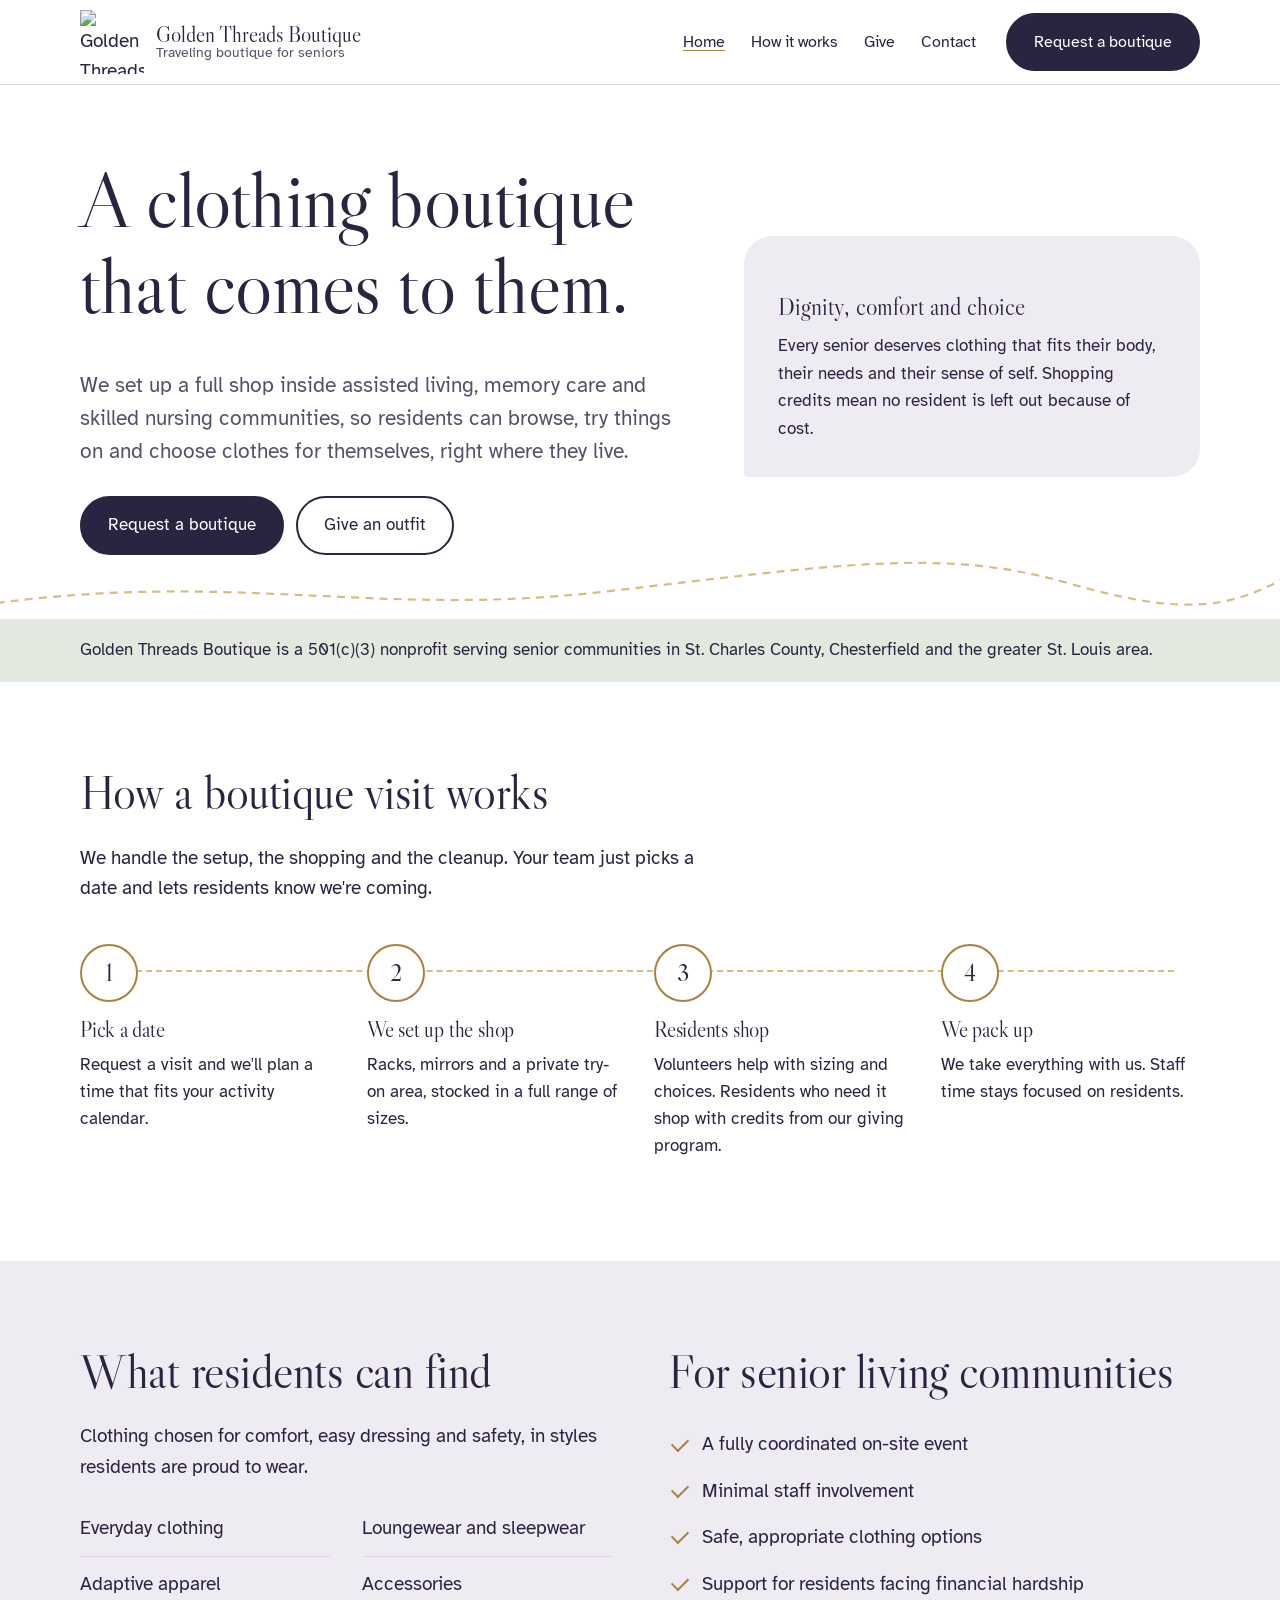
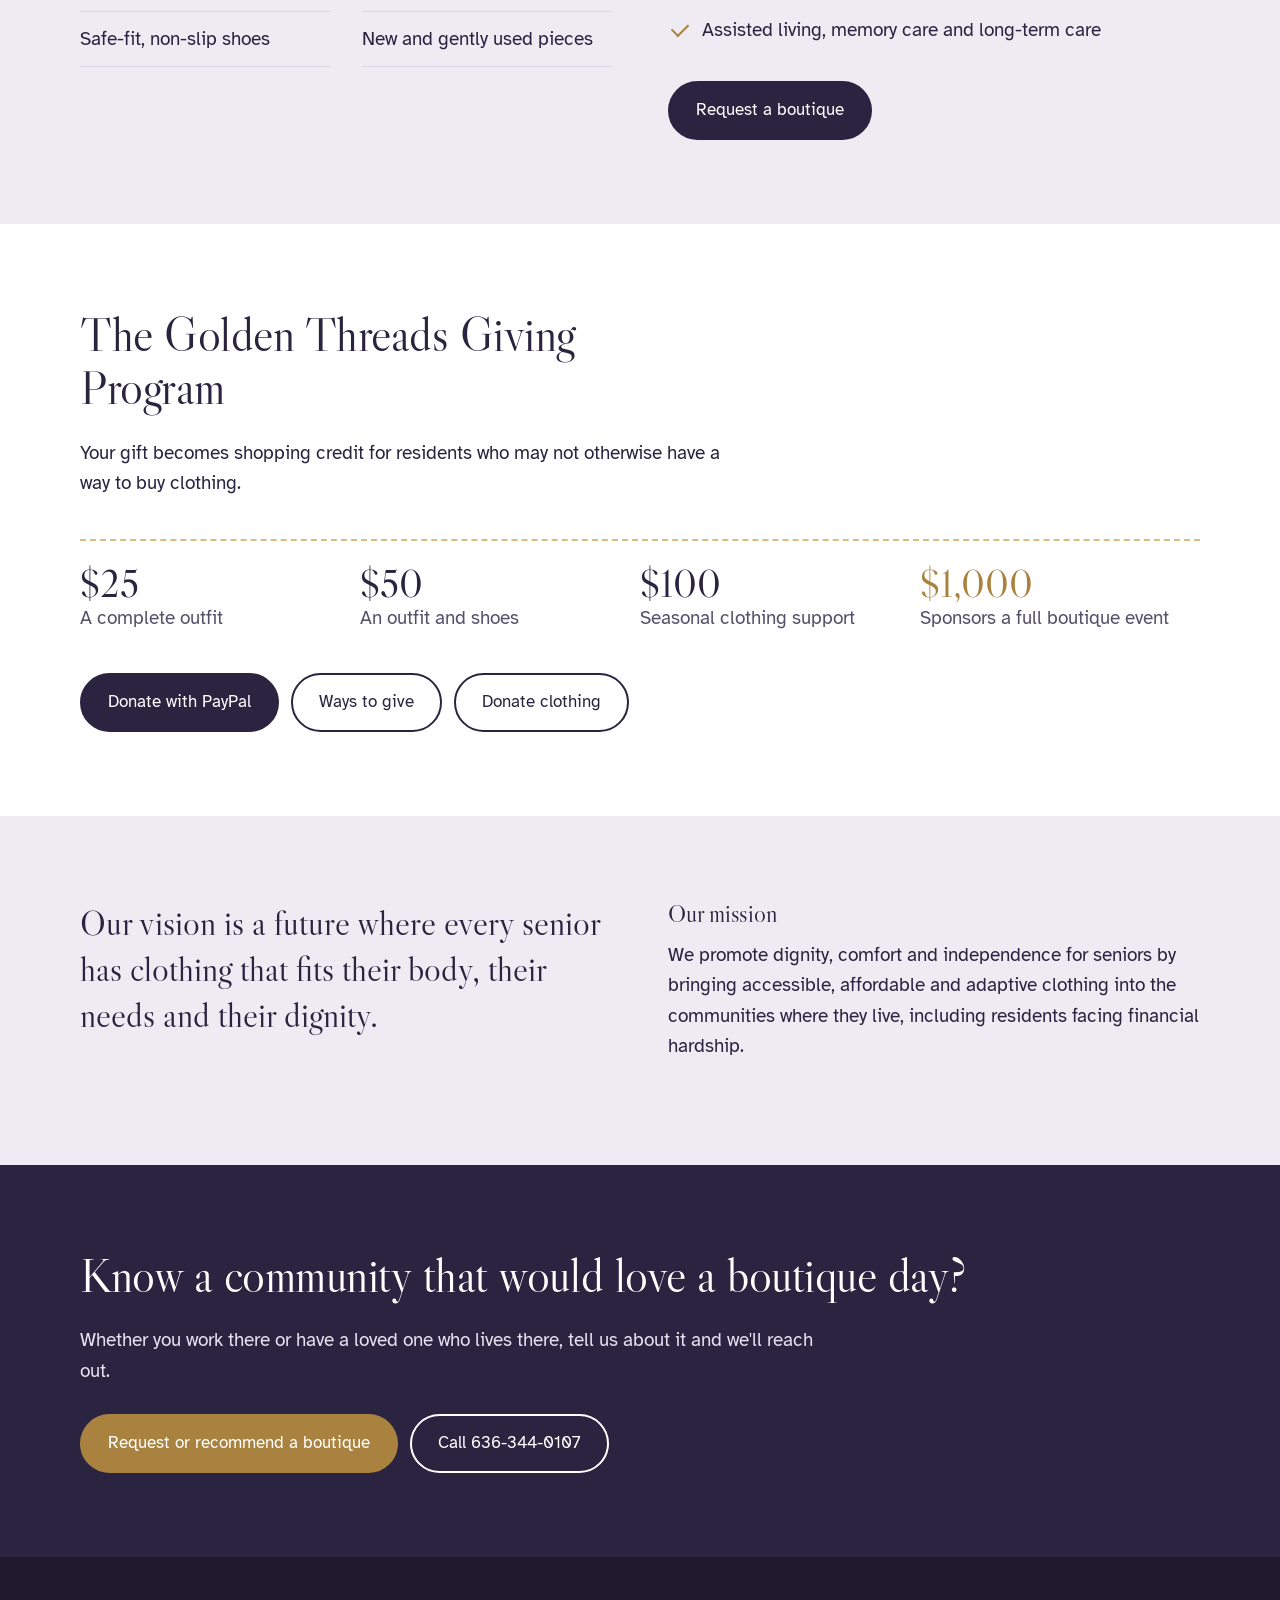
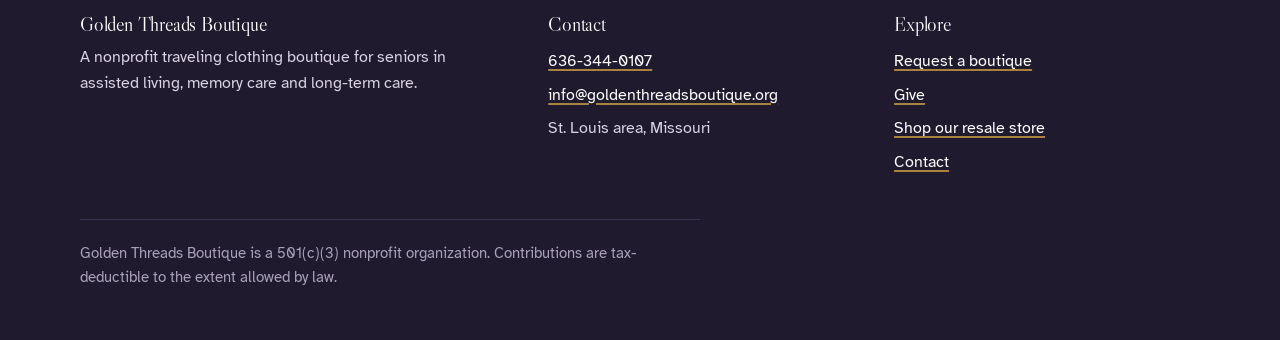
==== index.html @ fcf38d28 "Launch new Golden Threads Boutique website Co-Authored-By: Claude Opus 5.5 <noreply@anthropic.com> C" ====
<!doctype html>
<html lang="en">
<head>
<meta charset="utf-8">
<meta name="viewport" content="width=device-width, initial-scale=1">
<title>Golden Threads Boutique | A traveling clothing boutique for seniors</title>
<meta name="description" content="Golden Threads Boutique is a nonprofit traveling boutique that brings affordable, adaptive clothing into assisted living, memory care and skilled nursing communities in the St. Louis area.">
<meta property="og:title" content="Golden Threads Boutique">
<meta property="og:description" content="A nonprofit traveling clothing boutique that comes to seniors in their own community.">
<meta property="og:image" content="https://cdn.shopify.com/s/files/1/0770/9697/6551/files/golden-threads-logo-transparent.png?v=1792173247">
<link rel="icon" href="https://cdn.shopify.com/s/files/1/0770/9697/6551/files/golden-threads-logo-transparent.png?v=1792173247">
<link rel="preconnect" href="https://fonts.googleapis.com"><link rel="preconnect" href="https://fonts.gstatic.com" crossorigin>
<link href="https://fonts.googleapis.com/css2?family=Atkinson+Hyperlegible:wght@400;700&family=Libre+Caslon+Display&display=swap" rel="stylesheet">
<link rel="stylesheet" href="assets/site.css">
</head>
<body>
<a class="skip" href="#main">Skip to content</a>
<header class="site-header">
  <div class="wrap">
    <a class="brand" href="index.html"><img src="https://cdn.shopify.com/s/files/1/0770/9697/6551/files/golden-threads-logo-transparent.png?v=1792173247" alt="Golden Threads Boutique logo"><span>Golden Threads Boutique<small>Traveling boutique for seniors</small></span></a>
    <button class="menu-toggle" aria-expanded="false" aria-controls="nav">Menu</button>
    <nav class="nav" id="nav" aria-label="Main">
      <a href="index.html" aria-current="page">Home</a>
      <a href="index.html#how-it-works">How it works</a>
      <a href="give.html">Give</a>
      <a href="contact.html">Contact</a>
      <a class="btn" href="request.html">Request a boutique</a>
    </nav>
  </div>
</header>

<main id="main">
  <section class="hero">
    <svg class="thread" viewBox="0 0 1440 600" preserveAspectRatio="none" aria-hidden="true"><path d="M-20 585 C 260 545, 420 600, 680 570 S 1060 520, 1200 560 S 1390 590, 1470 540"/></svg>
    <div class="wrap">
      <div>
        <h1>A clothing boutique that comes to them.</h1>
        <p class="lead">We set up a full shop inside assisted living, memory care and skilled nursing communities, so residents can browse, try things on and choose clothes for themselves, right where they live.</p>
        <div class="actions">
          <a class="btn" href="request.html">Request a boutique</a>
          <a class="btn btn-quiet" href="give.html">Give an outfit</a>
        </div>
      </div>
      <aside class="hero-card">
        <img src="https://cdn.shopify.com/s/files/1/0770/9697/6551/files/golden-threads-logo-transparent.png?v=1792173247" alt="">
        <strong>Dignity, comfort and choice</strong>
        <p>Every senior deserves clothing that fits their body, their needs and their sense of self. Shopping credits mean no resident is left out because of cost.</p>
      </aside>
    </div>
  </section>

  <div class="note"><div class="wrap"><p>Golden Threads Boutique is a 501(c)(3) nonprofit serving senior communities in St. Charles County, Chesterfield and the greater St. Louis area.</p></div></div>

  <section id="how-it-works">
    <div class="wrap">
      <div class="section-head">
        <h2>How a boutique visit works</h2>
        <p>We handle the setup, the shopping and the cleanup. Your team just picks a date and lets residents know we're coming.</p>
      </div>
      <ol class="steps">
        <li><h3>Pick a date</h3><p>Request a visit and we'll plan a time that fits your activity calendar.</p></li>
        <li><h3>We set up the shop</h3><p>Racks, mirrors and a private try-on area, stocked in a full range of sizes.</p></li>
        <li><h3>Residents shop</h3><p>Volunteers help with sizing and choices. Residents who need it shop with credits from our giving program.</p></li>
        <li><h3>We pack up</h3><p>We take everything with us. Staff time stays focused on residents.</p></li>
      </ol>
    </div>
  </section>

  <section class="wash">
    <div class="wrap two">
      <div>
        <h2>What residents can find</h2>
        <p>Clothing chosen for comfort, easy dressing and safety, in styles residents are proud to wear.</p>
        <ul class="offer">
          <li>Everyday clothing</li>
          <li>Adaptive apparel</li>
          <li>Safe-fit, non-slip shoes</li>
          <li>Loungewear and sleepwear</li>
          <li>Accessories</li>
          <li>New and gently used pieces</li>
        </ul>
      </div>
      <div>
        <h2>For senior living communities</h2>
        <ul class="checks">
          <li>A fully coordinated on-site event</li>
          <li>Minimal staff involvement</li>
          <li>Safe, appropriate clothing options</li>
          <li>Support for residents facing financial hardship</li>
          <li>Assisted living, memory care and long-term care</li>
        </ul>
        <div class="actions"><a class="btn" href="request.html">Request a boutique</a></div>
      </div>
    </div>
  </section>

  <section>
    <div class="wrap">
      <div class="section-head">
        <h2>The Golden Threads Giving Program</h2>
        <p>Your gift becomes shopping credit for residents who may not otherwise have a way to buy clothing.</p>
      </div>
      <div class="tiers">
        <div class="tier"><b>$25</b><span>A complete outfit</span></div>
        <div class="tier"><b>$50</b><span>An outfit and shoes</span></div>
        <div class="tier"><b>$100</b><span>Seasonal clothing support</span></div>
        <div class="tier big"><b>$1,000</b><span>Sponsors a full boutique event</span></div>
      </div>
      <div class="actions"><a class="btn" href="https://www.paypal.com/qrcodes/managed/34150b9b-a78c-41fd-8ce4-fd4af0647781?utm_source=payandgetpaid" target="_blank" rel="noopener">Donate with PayPal</a><a class="btn btn-quiet" href="give.html">Ways to give</a><a class="btn btn-quiet" href="give.html#clothing">Donate clothing</a></div>
    </div>
  </section>

  <section class="wash">
    <div class="wrap two">
      <p class="quote">Our vision is a future where every senior has clothing that fits their body, their needs and their dignity.</p>
      <div>
        <h3>Our mission</h3>
        <p>We promote dignity, comfort and independence for seniors by bringing accessible, affordable and adaptive clothing into the communities where they live, including residents facing financial hardship.</p>
      </div>
    </div>
  </section>

  <section class="band">
    <div class="wrap">
      <h2>Know a community that would love a boutique day?</h2>
      <p>Whether you work there or have a loved one who lives there, tell us about it and we'll reach out.</p>
      <div class="actions"><a class="btn" href="request.html">Request or recommend a boutique</a><a class="btn btn-quiet" href="tel:+16363440107">Call 636-344-0107</a></div>
    </div>
  </section>
</main>

<footer class="site-footer">
  <div class="wrap">
    <div>
      <h3>Golden Threads Boutique</h3>
      <p>A nonprofit traveling clothing boutique for seniors in assisted living, memory care and long-term care.</p>
    </div>
    <div>
      <h3>Contact</h3>
      <ul>
        <li><a href="tel:+16363440107">636-344-0107</a></li>
        <li><a href="mailto:info@goldenthreadsboutique.org">info@goldenthreadsboutique.org</a></li>
        <li>St. Louis area, Missouri</li>
      </ul>
    </div>
    <div>
      <h3>Explore</h3>
      <ul>
        <li><a href="request.html">Request a boutique</a></li>
        <li><a href="give.html">Give</a></li>
        <li><a href="https://goldenthreads.us">Shop our resale store</a></li>
        <li><a href="contact.html">Contact</a></li>
      </ul>
    </div>
    <p class="legal">Golden Threads Boutique is a 501(c)(3) nonprofit organization. Contributions are tax-deductible to the extent allowed by law.</p>
  </div>
</footer>
<script src="assets/site.js"></script>
</body>
</html>
---- assets/site.css ----
/* Golden Threads Boutique — site styles */
:root{
  --ink:#2B2440;        /* deep plum ink */
  --ink-soft:#57506B;
  --gold:#A9823F;       /* brand gold, darkened for text contrast */
  --gold-light:#D9BC82;
  --heather:#EFEBF3;    /* soft lilac section wash */
  --sage:#E3E9DF;
  --paper:#FFFFFF;
  --line:#DCD5E3;
  --focus:#3D5AFE;
  --serif:"Libre Caslon Display", Georgia, serif;
  --sans:"Atkinson Hyperlegible", system-ui, sans-serif;
  --wrap:1120px;
}
*{box-sizing:border-box}
html{scroll-behavior:smooth}
@media (prefers-reduced-motion:reduce){html{scroll-behavior:auto}*{animation:none!important;transition:none!important}}
body{margin:0;background:var(--paper);color:var(--ink);font-family:var(--sans);font-size:1.1875rem;line-height:1.6;-webkit-font-smoothing:antialiased}
img{max-width:100%;display:block}
a{color:var(--ink);text-decoration-color:var(--gold);text-underline-offset:.2em;text-decoration-thickness:2px}
a:hover{color:var(--gold)}
:focus-visible{outline:3px solid var(--focus);outline-offset:3px;border-radius:2px}
.wrap{width:min(var(--wrap),100% - 32px);margin-inline:auto}
.skip{position:absolute;left:-999px;top:8px;background:var(--ink);color:#fff;padding:8px 14px;z-index:99}
.skip:focus{left:8px}

h1,h2,h3{font-family:var(--serif);font-weight:400;line-height:1.1;margin:0 0 .5em;letter-spacing:-.01em}
h1{font-size:clamp(2.6rem,6.2vw,4.9rem)}
h2{font-size:clamp(2rem,3.8vw,3rem)}
h3{font-size:1.55rem}
p{margin:0 0 1em;max-width:62ch}
.lead{font-size:1.3rem;color:var(--ink-soft);max-width:54ch}

/* Header */
.site-header{border-bottom:1px solid var(--line);background:var(--paper);position:sticky;top:0;z-index:20}
.site-header .wrap{display:flex;align-items:center;justify-content:space-between;gap:20px;min-height:84px}
.brand{display:flex;align-items:center;gap:12px;text-decoration:none;color:var(--ink)}
.brand img{width:64px;height:64px;object-fit:contain}
.brand span{font-family:var(--serif);font-size:1.35rem;line-height:1.1}
.brand small{display:block;font-family:var(--sans);font-size:.85rem;color:var(--ink-soft)}
.nav{display:flex;gap:26px;align-items:center}
.nav a{text-decoration:none;font-size:1.02rem}
.nav a[aria-current=page]{text-decoration:underline;text-decoration-color:var(--gold)}
.nav .btn{margin-left:4px}
.menu-toggle{display:none;background:none;border:1px solid var(--line);border-radius:6px;padding:8px 12px;font:inherit;color:var(--ink)}
@media (max-width:860px){
  .menu-toggle{display:block}
  .nav{display:none;position:absolute;left:0;right:0;top:84px;background:var(--paper);flex-direction:column;align-items:flex-start;gap:0;padding:8px 16px 18px;border-bottom:1px solid var(--line)}
  .nav.open{display:flex}
  .nav a{padding:12px 0;width:100%}
  .nav .btn{margin:8px 0 0;width:auto}
  .brand span{font-size:1.15rem}
}

/* Buttons */
.btn{display:inline-block;background:var(--ink);color:#fff;text-decoration:none;padding:14px 26px;border-radius:999px;font-size:1.05rem;border:2px solid var(--ink);cursor:pointer;font-family:var(--sans)}
.btn:hover{background:var(--gold);border-color:var(--gold);color:#fff}
.btn-quiet{background:transparent;color:var(--ink)}
.btn-quiet:hover{background:var(--ink);border-color:var(--ink);color:#fff}
.actions{display:flex;flex-wrap:wrap;gap:12px;margin-top:28px}

/* Hero with the gold thread */
.hero{padding:72px 0 64px;position:relative;overflow:hidden}
.hero .wrap{display:grid;grid-template-columns:1.15fr .85fr;gap:48px;align-items:center}
.hero h1{max-width:13ch}
.thread{position:absolute;inset:0;pointer-events:none;z-index:0}
.thread path{fill:none;stroke:var(--gold-light);stroke-width:2.5;stroke-dasharray:9 7}
.hero .wrap>*{position:relative;z-index:1}
.hero-card{background:var(--heather);border-radius:28px 28px 28px 4px;padding:34px}
.hero-card img{width:150px;margin:0 0 18px}
.hero-card p{font-size:1.08rem;margin:0}
.hero-card strong{font-family:var(--serif);font-weight:400;font-size:1.5rem;display:block;margin-bottom:6px}
@media (max-width:860px){.hero{padding:44px 0}.hero .wrap{grid-template-columns:1fr;gap:32px}}

.note{background:var(--sage);padding:18px 0;font-size:1.05rem}
.note p{margin:0;max-width:none}

/* Sections */
section{padding:84px 0}
section.wash{background:var(--heather)}
.section-head{max-width:640px;margin-bottom:40px}

/* Steps: a real sequence, joined by the thread */
.steps{list-style:none;margin:0;padding:0;display:grid;grid-template-columns:repeat(4,1fr);gap:28px;counter-reset:step;position:relative}
.steps::before{content:"";position:absolute;top:26px;left:26px;right:26px;border-top:2.5px dashed var(--gold-light)}
.steps li{position:relative;counter-increment:step}
.steps li::before{content:counter(step);display:grid;place-items:center;width:54px;height:54px;border-radius:50%;background:var(--paper);border:2.5px solid var(--gold);font-family:var(--serif);font-size:1.5rem;margin-bottom:16px;position:relative}
.steps h3{font-size:1.35rem}
.steps p{font-size:1.05rem}
@media (max-width:860px){.steps{grid-template-columns:1fr}.steps::before{top:26px;bottom:26px;left:26px;right:auto;border-top:0;border-left:2.5px dashed var(--gold-light)}.steps li{padding-left:74px}.steps li::before{position:absolute;left:0;top:0}}

.two{display:grid;grid-template-columns:1fr 1fr;gap:56px;align-items:start}
@media (max-width:860px){.two{grid-template-columns:1fr;gap:32px}}

.offer{list-style:none;padding:0;margin:0;columns:2;column-gap:32px}
.offer li{padding:12px 0;border-bottom:1px solid var(--line);break-inside:avoid}
@media (max-width:560px){.offer{columns:1}}

.checks{list-style:none;padding:0;margin:0 0 8px}
.checks li{padding:8px 0 8px 34px;position:relative}
.checks li::before{content:"";position:absolute;left:4px;top:.85em;width:14px;height:8px;border-left:2.5px solid var(--gold);border-bottom:2.5px solid var(--gold);transform:rotate(-45deg)}

/* Giving tiers */
.tiers{display:grid;grid-template-columns:repeat(4,1fr);gap:0;border-top:2.5px dashed var(--gold-light);margin:8px 0 32px}
.tier{padding:24px 20px 8px 0}
.tier b{font-family:var(--serif);font-weight:400;font-size:2.4rem;display:block;line-height:1}
.tier span{color:var(--ink-soft)}
.tier.big b{color:var(--gold)}
@media (max-width:860px){.tiers{grid-template-columns:1fr 1fr}}

.quote{font-family:var(--serif);font-size:clamp(1.6rem,3vw,2.2rem);line-height:1.3;max-width:28ch}

/* CTA band */
.band{background:var(--ink);color:#fff}
.band h2{color:#fff}
.band p{color:#E6E1EE}
.band a{color:#fff}
.band .btn{background:var(--gold);border-color:var(--gold)}
.band .btn:hover{background:#fff;color:var(--ink);border-color:#fff}
.band .btn-quiet{background:transparent;border-color:#fff}

/* Forms */
.form{display:grid;gap:22px;max-width:720px}
fieldset{border:0;padding:0;margin:0;display:grid;gap:22px}
legend{font-family:var(--serif);font-size:1.6rem;margin-bottom:6px;padding:0}
label{display:block;font-weight:700;margin-bottom:6px;font-size:1.05rem}
.hint{font-weight:400;color:var(--ink-soft);font-size:.98rem}
input[type=text],input[type=email],input[type=tel],input[type=number],select,textarea{width:100%;font:inherit;font-size:1.05rem;padding:13px 14px;border:1.5px solid #B9B0C6;border-radius:10px;background:#fff;color:var(--ink)}
textarea{min-height:130px;resize:vertical}
input:focus,select:focus,textarea:focus{border-color:var(--ink);outline:3px solid rgba(61,90,254,.25);outline-offset:0}
.row{display:grid;grid-template-columns:1fr 1fr;gap:18px}
@media (max-width:600px){.row{grid-template-columns:1fr}}
.choice{display:grid;grid-template-columns:1fr 1fr;gap:14px}
@media (max-width:600px){.choice{grid-template-columns:1fr}}
.choice label{border:2px solid var(--line);border-radius:16px;padding:18px 18px 18px 52px;position:relative;cursor:pointer;font-weight:400;margin:0;background:#fff}
.choice label b{display:block;font-family:var(--serif);font-weight:400;font-size:1.3rem;margin-bottom:2px}
.choice input{position:absolute;left:18px;top:22px;width:20px;height:20px;accent-color:var(--ink)}
.choice label:has(input:checked){border-color:var(--ink);background:var(--heather)}
.radios{display:flex;flex-wrap:wrap;gap:10px 22px}
.radios label{font-weight:400;display:flex;gap:8px;align-items:center;margin:0}
.radios input{width:18px;height:18px;accent-color:var(--ink)}
.path[hidden]{display:none}
.req{color:var(--gold)}

/* Footer */
.site-footer{background:#1F1A2E;color:#D8D2E2;padding:56px 0 36px;font-size:1rem}
.site-footer a{color:#fff}
.site-footer .wrap{display:grid;grid-template-columns:1.4fr 1fr 1fr;gap:40px}
.site-footer h3{color:#fff;font-size:1.25rem}
.site-footer ul{list-style:none;padding:0;margin:0}
.site-footer li{padding:4px 0}
.legal{grid-column:1/-1;border-top:1px solid #3A3350;padding-top:22px;font-size:.92rem;color:#A9A1B8}
@media (max-width:860px){.site-footer .wrap{grid-template-columns:1fr}}

.page-head{padding:64px 0 24px}
.page-head p{font-size:1.25rem;color:var(--ink-soft)}
.thanks{background:var(--sage);border-radius:16px;padding:28px}
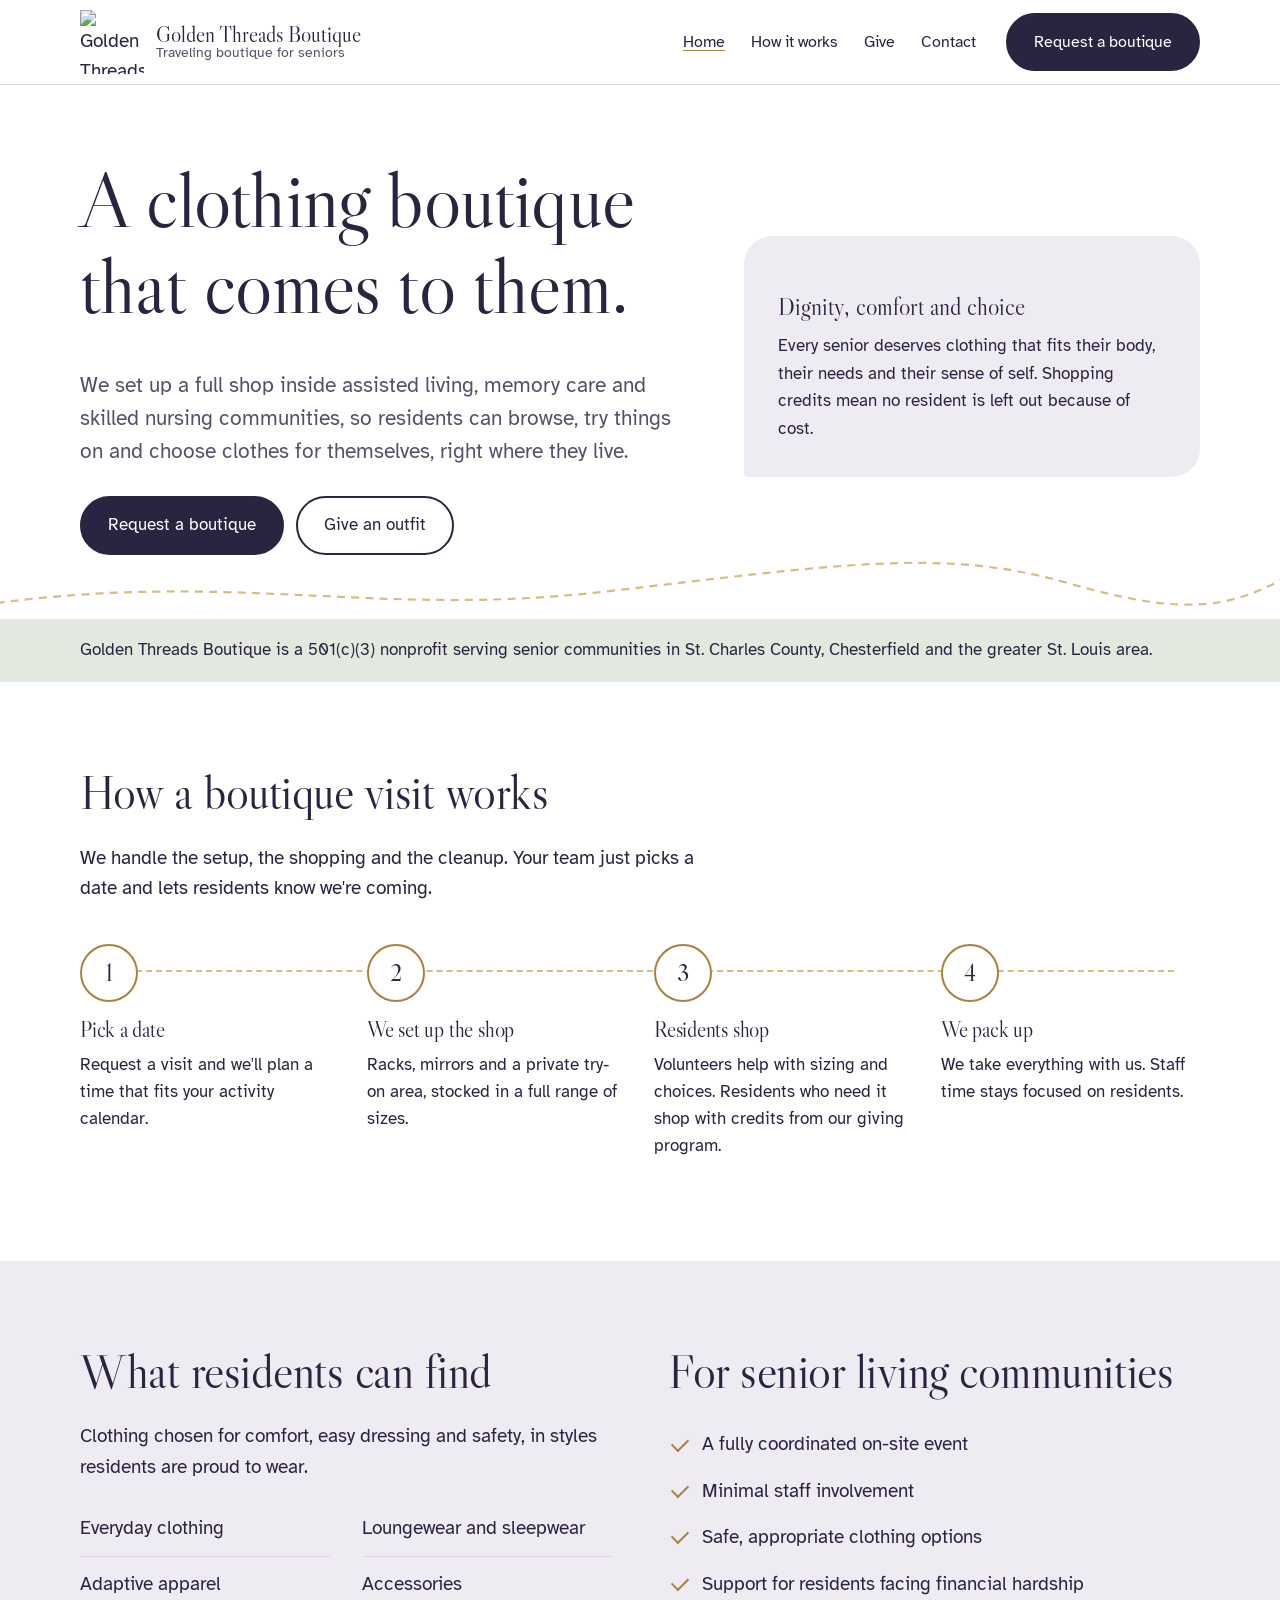
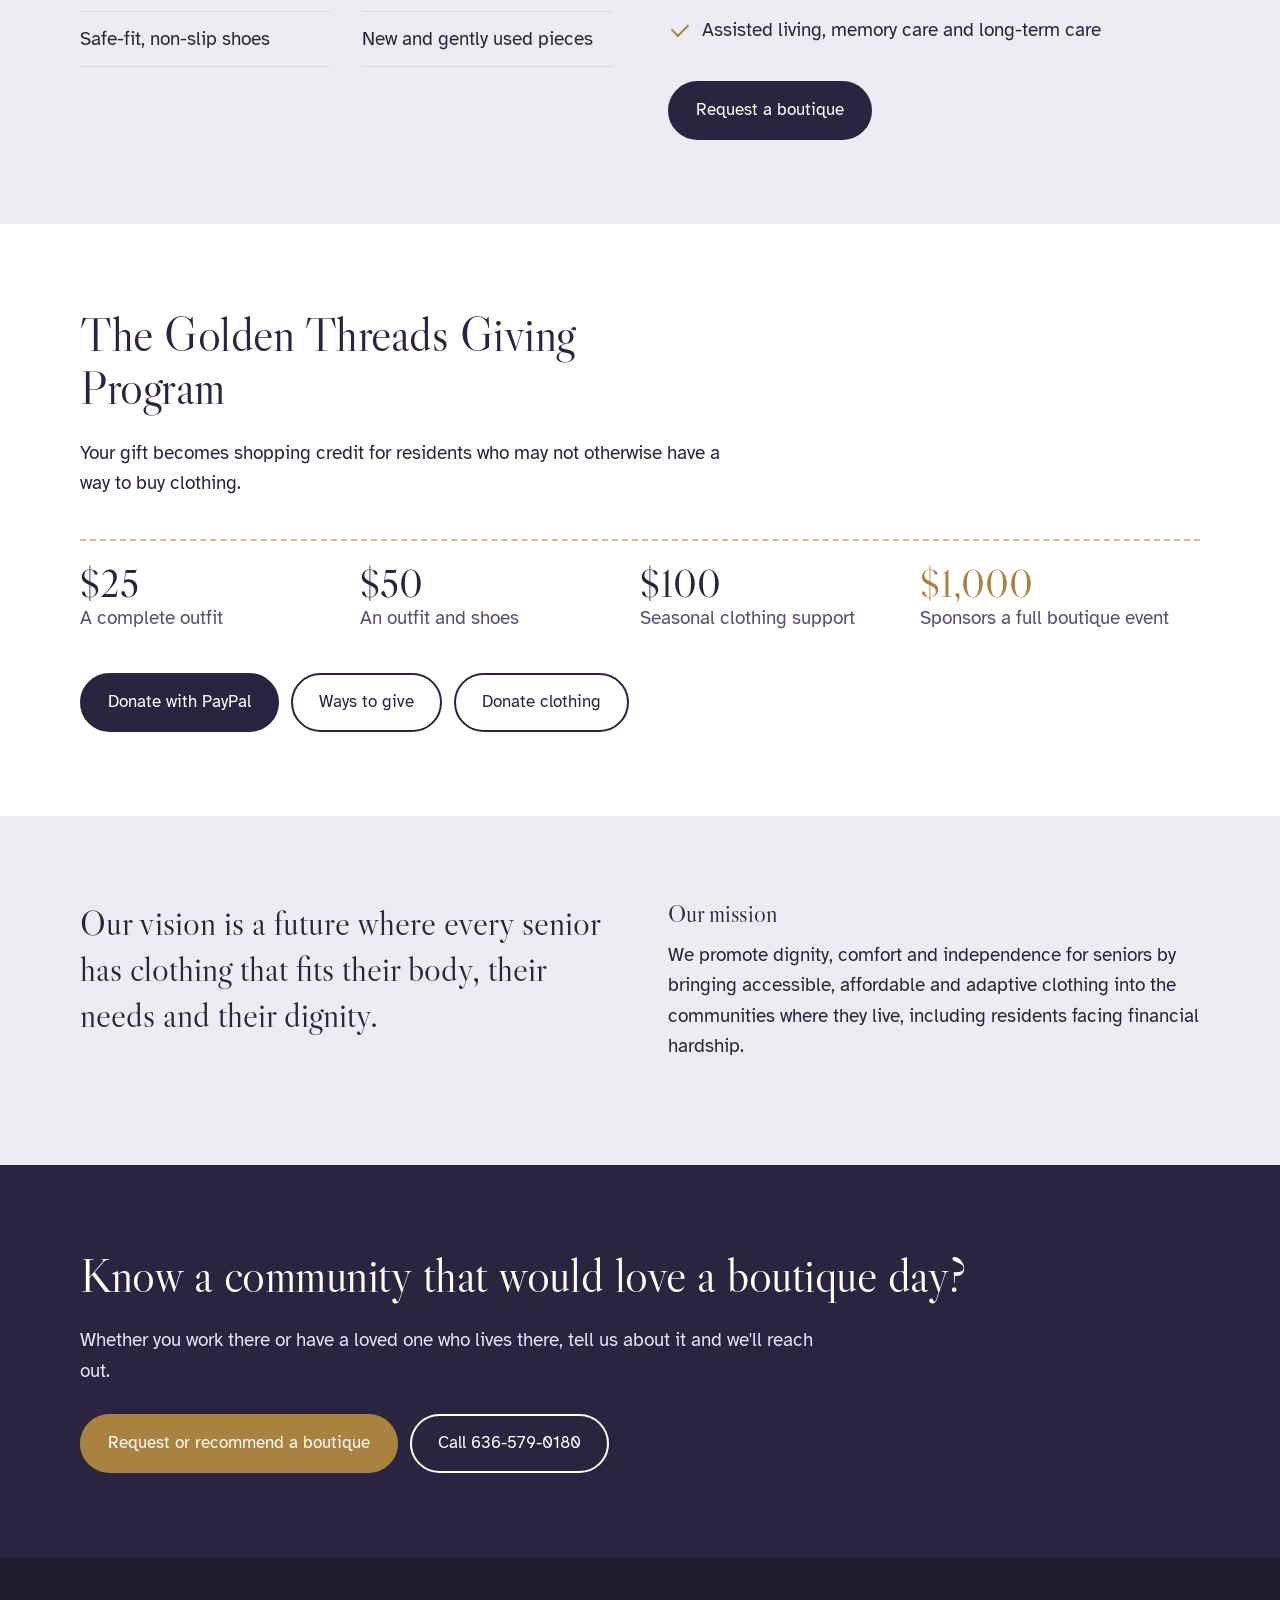
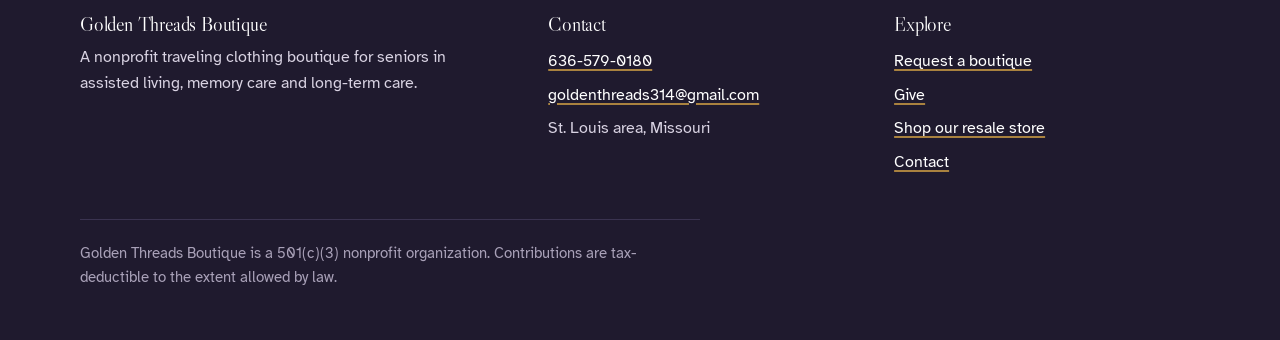
==== commit 18a9fde9: "Update contact phone and email Co-Authored-By: Claude Opus 5.5 <noreply@anthropic.com> Claude-Sessio" ====
--- a/index.html
+++ b/index.html
@@ -124,7 +124,7 @@
     <div class="wrap">
       <h2>Know a community that would love a boutique day?</h2>
       <p>Whether you work there or have a loved one who lives there, tell us about it and we'll reach out.</p>
-      <div class="actions"><a class="btn" href="request.html">Request or recommend a boutique</a><a class="btn btn-quiet" href="tel:+16363440107">Call 636-344-0107</a></div>
+      <div class="actions"><a class="btn" href="request.html">Request or recommend a boutique</a><a class="btn btn-quiet" href="tel:+16365790180">Call 636-579-0180</a></div>
     </div>
   </section>
 </main>
@@ -138,8 +138,8 @@
     <div>
       <h3>Contact</h3>
       <ul>
-        <li><a href="tel:+16363440107">636-344-0107</a></li>
-        <li><a href="mailto:info@goldenthreadsboutique.org">info@goldenthreadsboutique.org</a></li>
+        <li><a href="tel:+16365790180">636-579-0180</a></li>
+        <li><a href="mailto:goldenthreads314@gmail.com">goldenthreads314@gmail.com</a></li>
         <li>St. Louis area, Missouri</li>
       </ul>
     </div>
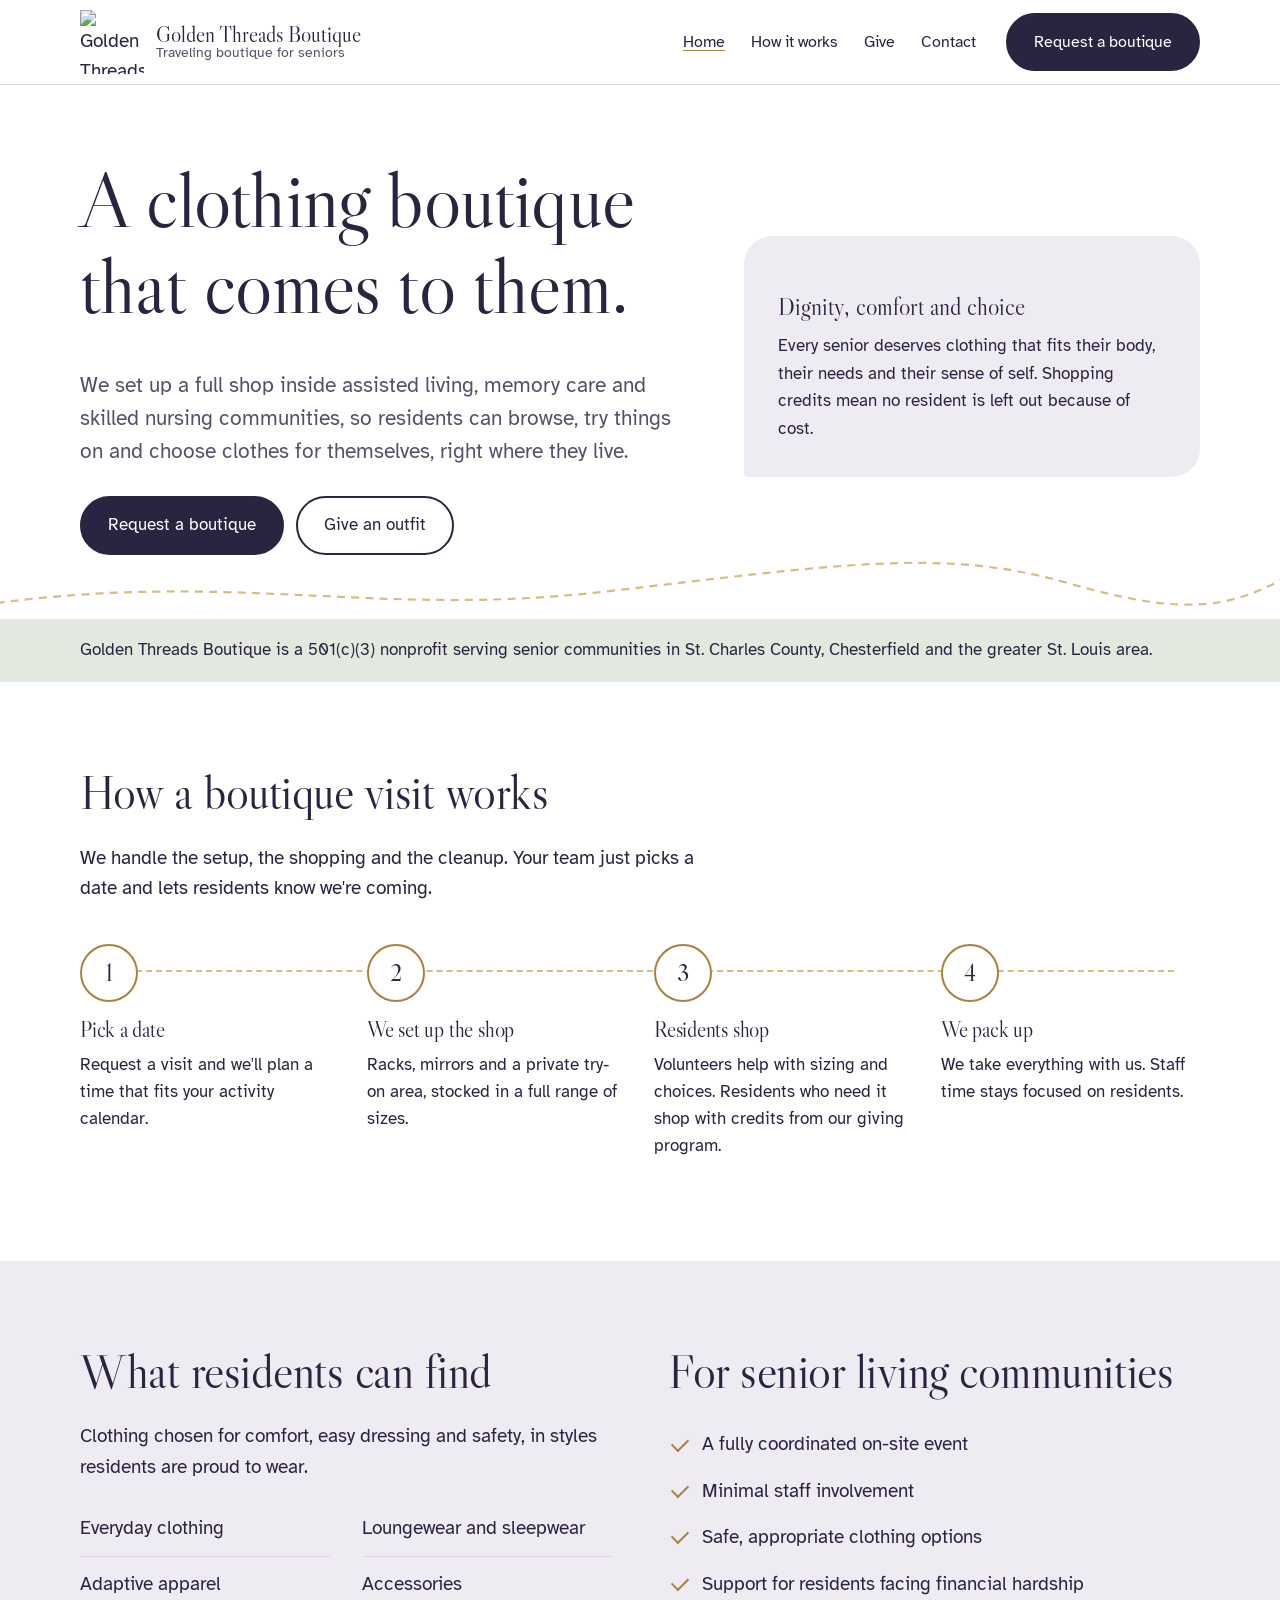
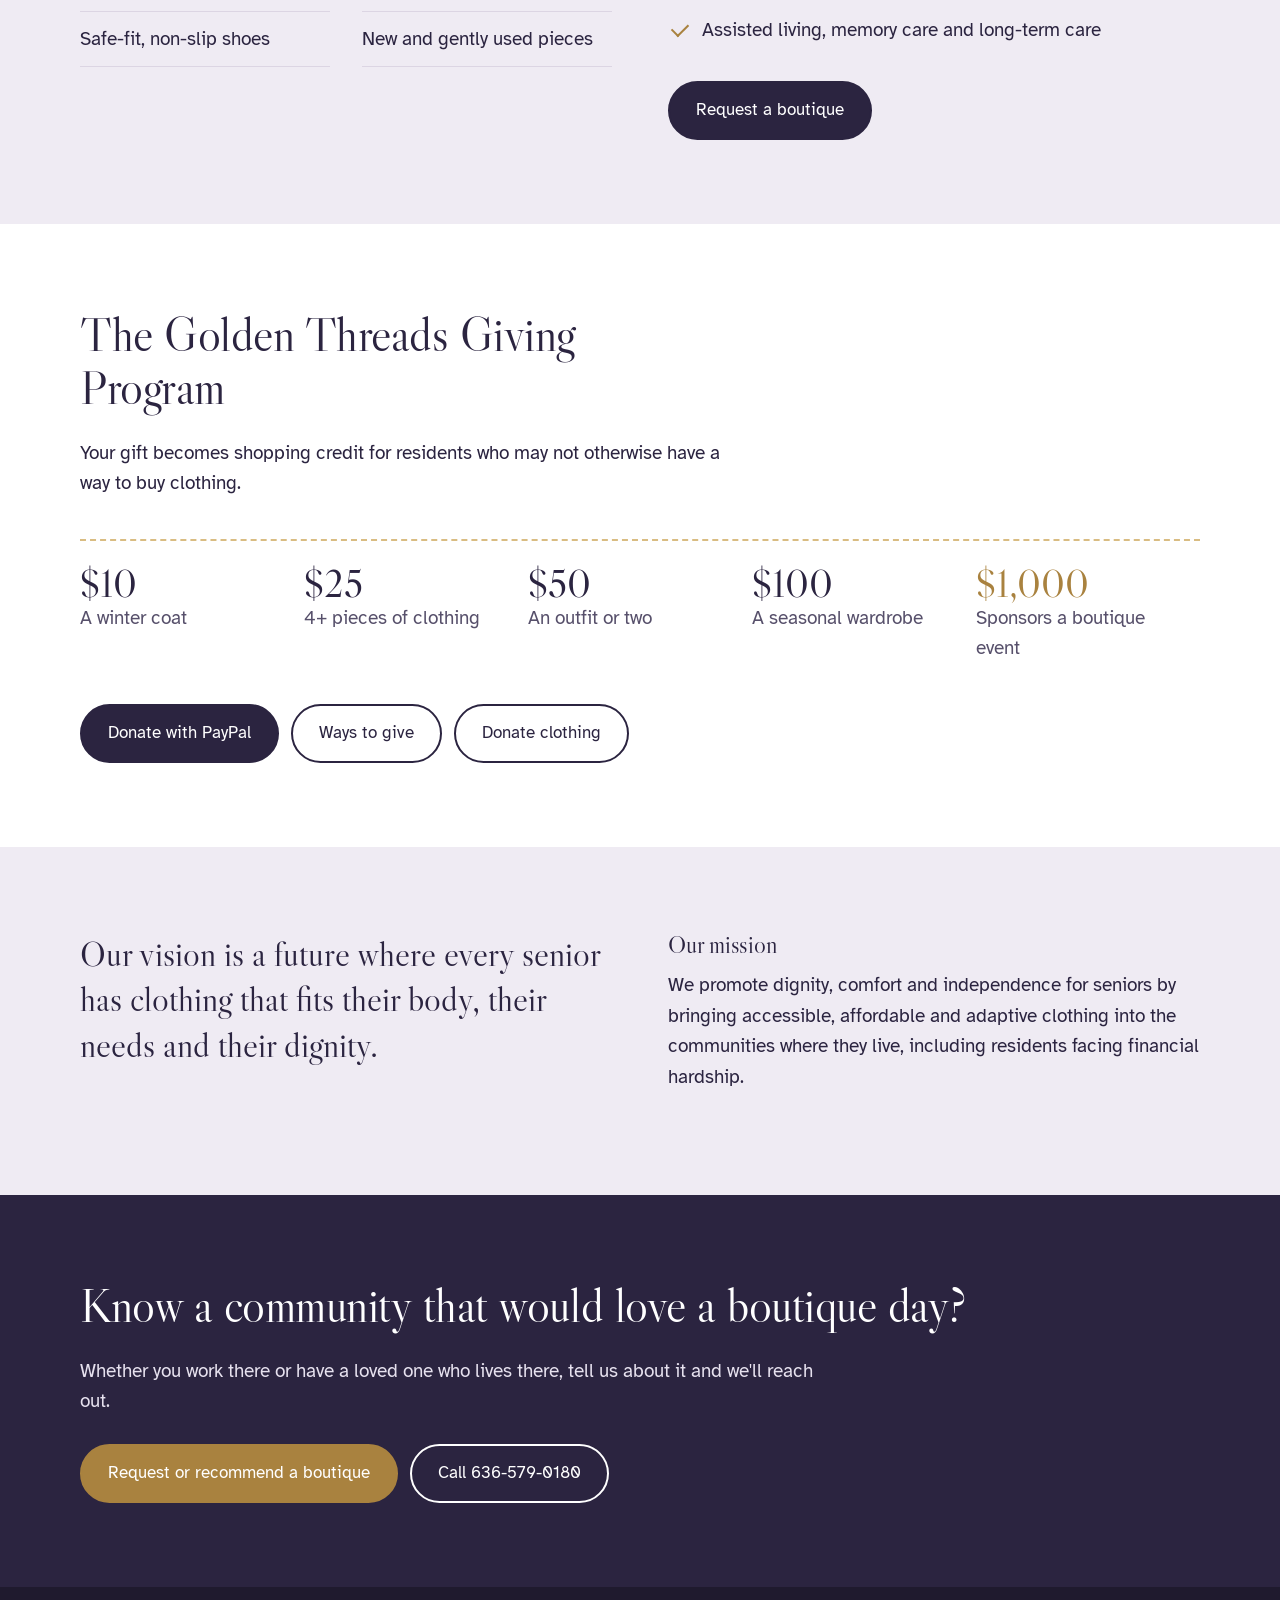
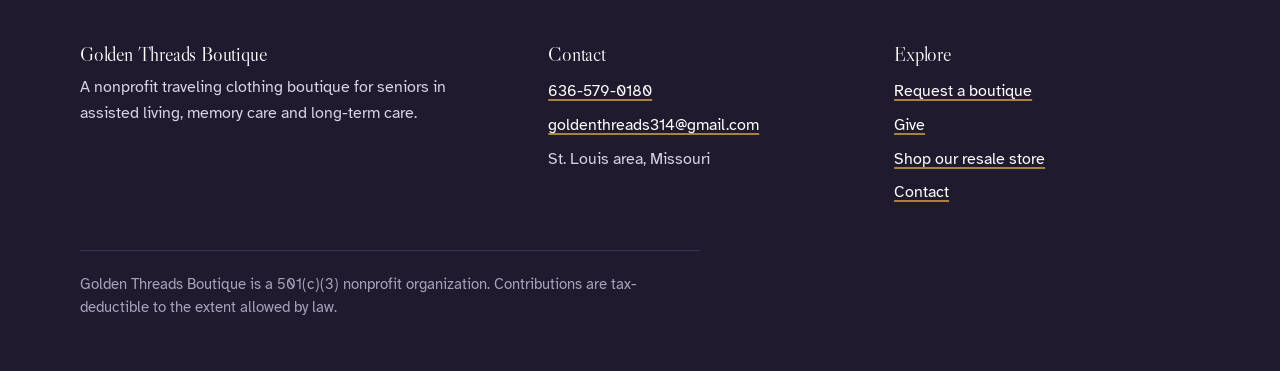
==== commit 61295cd1: "Update giving amounts to match handout Co-Authored-By: Claude Opus 5.5 <noreply@anthropic.com> Claud" ====
--- a/index.html
+++ b/index.html
@@ -101,10 +101,11 @@
         <p>Your gift becomes shopping credit for residents who may not otherwise have a way to buy clothing.</p>
       </div>
       <div class="tiers">
-        <div class="tier"><b>$25</b><span>A complete outfit</span></div>
-        <div class="tier"><b>$50</b><span>An outfit and shoes</span></div>
-        <div class="tier"><b>$100</b><span>Seasonal clothing support</span></div>
-        <div class="tier big"><b>$1,000</b><span>Sponsors a full boutique event</span></div>
+        <div class="tier"><b>$10</b><span>A winter coat</span></div>
+        <div class="tier"><b>$25</b><span>4+ pieces of clothing</span></div>
+        <div class="tier"><b>$50</b><span>An outfit or two</span></div>
+        <div class="tier"><b>$100</b><span>A seasonal wardrobe</span></div>
+        <div class="tier big"><b>$1,000</b><span>Sponsors a boutique event</span></div>
       </div>
       <div class="actions"><a class="btn" href="https://www.paypal.com/qrcodes/managed/34150b9b-a78c-41fd-8ce4-fd4af0647781?utm_source=payandgetpaid" target="_blank" rel="noopener">Donate with PayPal</a><a class="btn btn-quiet" href="give.html">Ways to give</a><a class="btn btn-quiet" href="give.html#clothing">Donate clothing</a></div>
     </div>
--- a/assets/site.css
+++ b/assets/site.css
@@ -102,12 +102,12 @@
 .checks li::before{content:"";position:absolute;left:4px;top:.85em;width:14px;height:8px;border-left:2.5px solid var(--gold);border-bottom:2.5px solid var(--gold);transform:rotate(-45deg)}
 
 /* Giving tiers */
-.tiers{display:grid;grid-template-columns:repeat(4,1fr);gap:0;border-top:2.5px dashed var(--gold-light);margin:8px 0 32px}
+.tiers{display:grid;grid-template-columns:repeat(5,1fr);gap:0;border-top:2.5px dashed var(--gold-light);margin:8px 0 32px}
 .tier{padding:24px 20px 8px 0}
 .tier b{font-family:var(--serif);font-weight:400;font-size:2.4rem;display:block;line-height:1}
 .tier span{color:var(--ink-soft)}
 .tier.big b{color:var(--gold)}
-@media (max-width:860px){.tiers{grid-template-columns:1fr 1fr}}
+@media (max-width:860px){.tiers{grid-template-columns:1fr 1fr}.tier.big{grid-column:1/-1}}
 
 .quote{font-family:var(--serif);font-size:clamp(1.6rem,3vw,2.2rem);line-height:1.3;max-width:28ch}
 
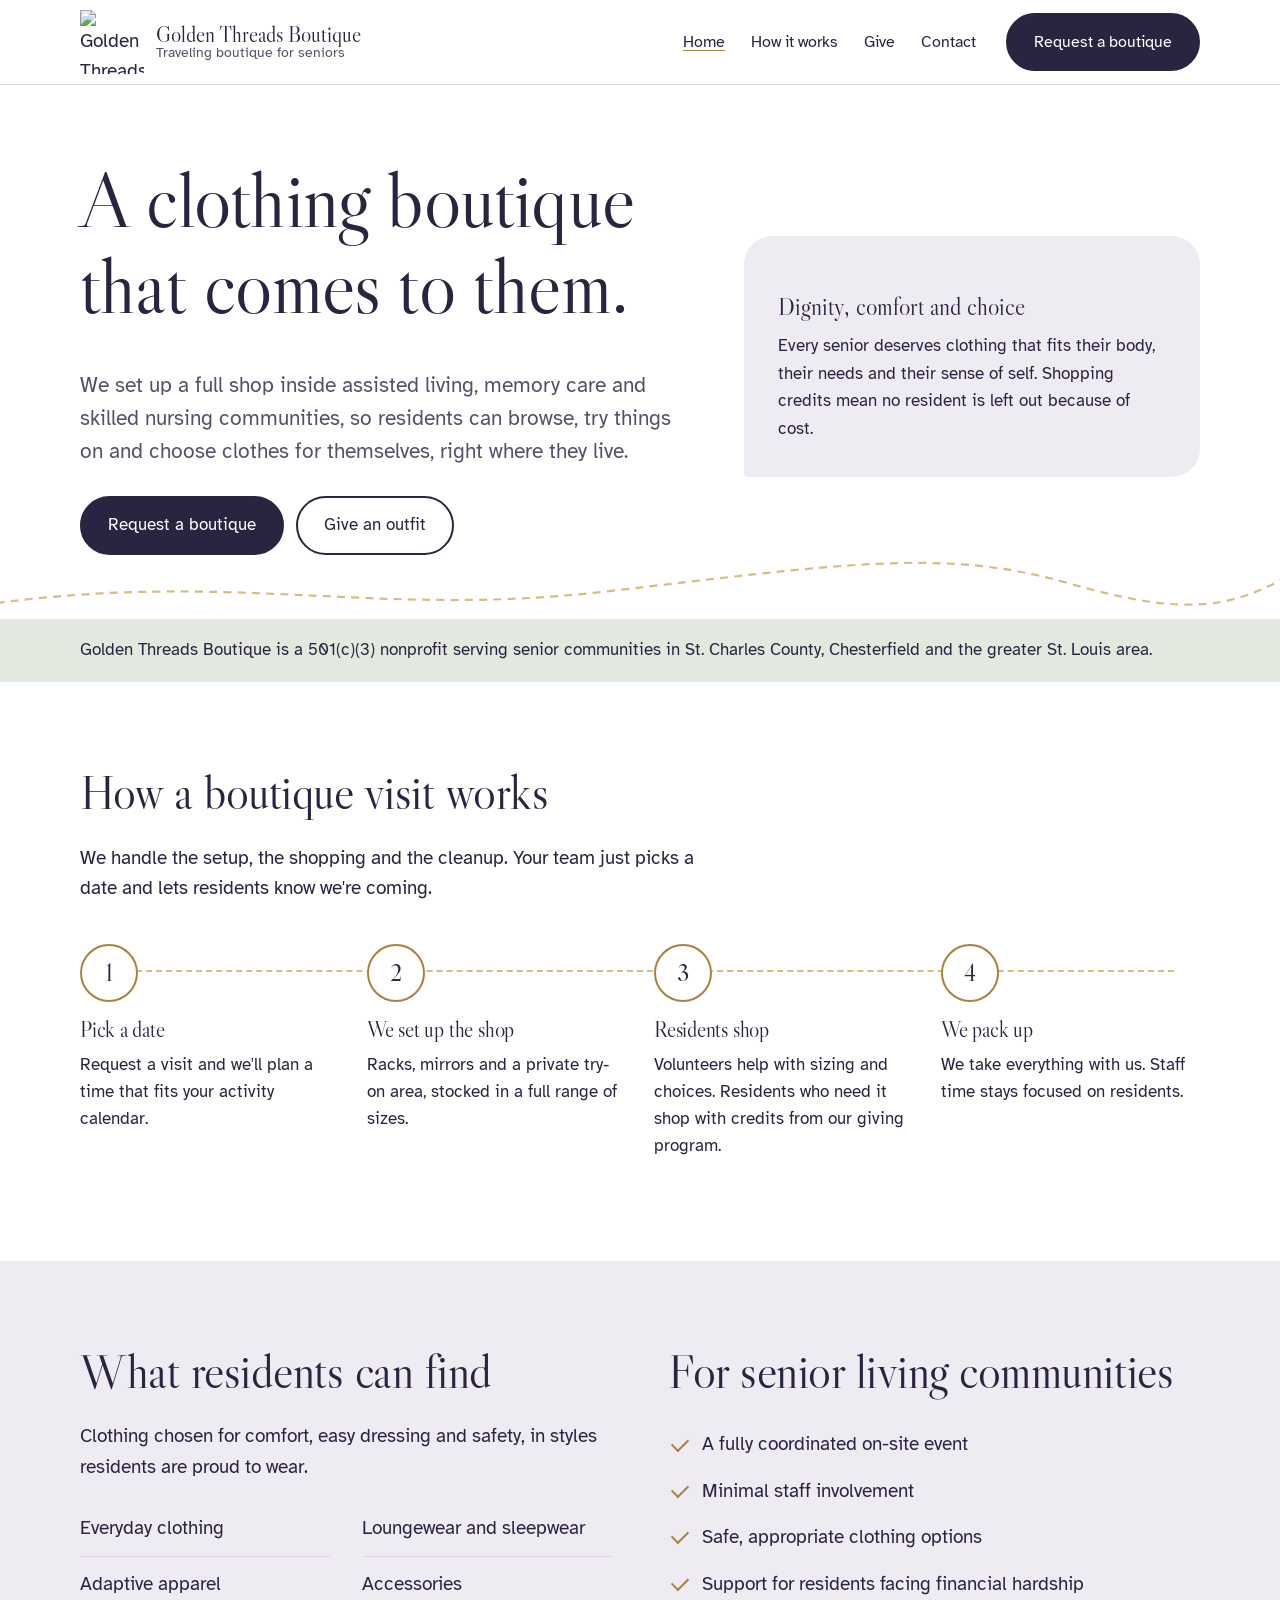
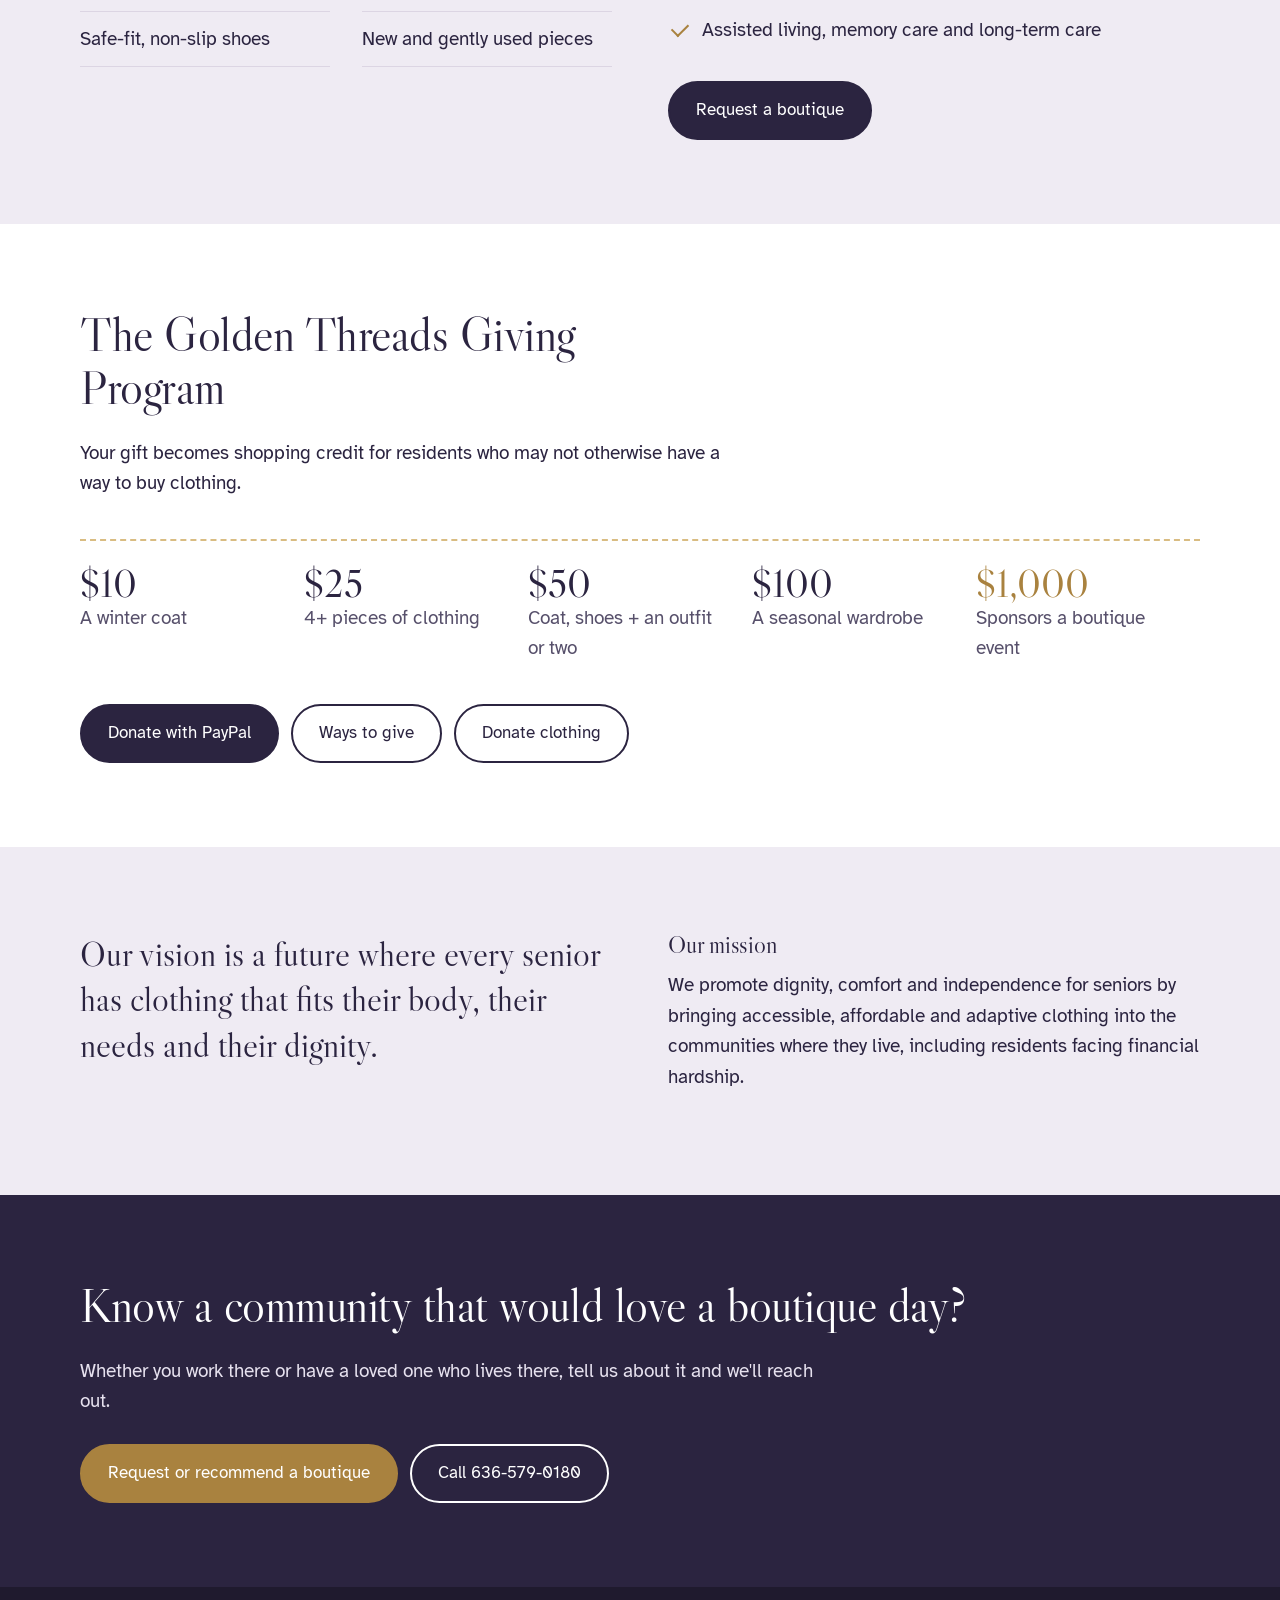
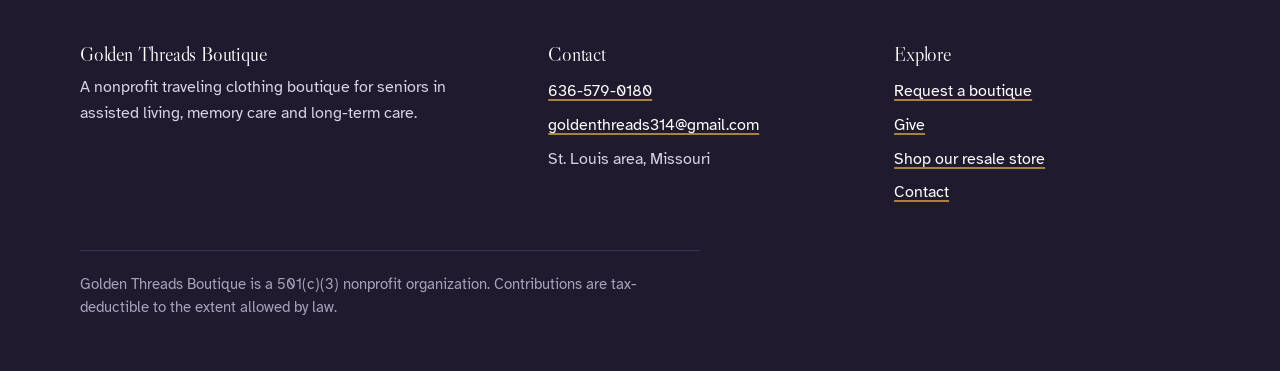
==== commit 94693b85: "Fix $50 giving description Co-Authored-By: Claude Opus 5.5 <noreply@anthropic.com> Claude-Session: h" ====
--- a/index.html
+++ b/index.html
@@ -103,7 +103,7 @@
       <div class="tiers">
         <div class="tier"><b>$10</b><span>A winter coat</span></div>
         <div class="tier"><b>$25</b><span>4+ pieces of clothing</span></div>
-        <div class="tier"><b>$50</b><span>An outfit or two</span></div>
+        <div class="tier"><b>$50</b><span>Coat, shoes + an outfit or two</span></div>
         <div class="tier"><b>$100</b><span>A seasonal wardrobe</span></div>
         <div class="tier big"><b>$1,000</b><span>Sponsors a boutique event</span></div>
       </div>
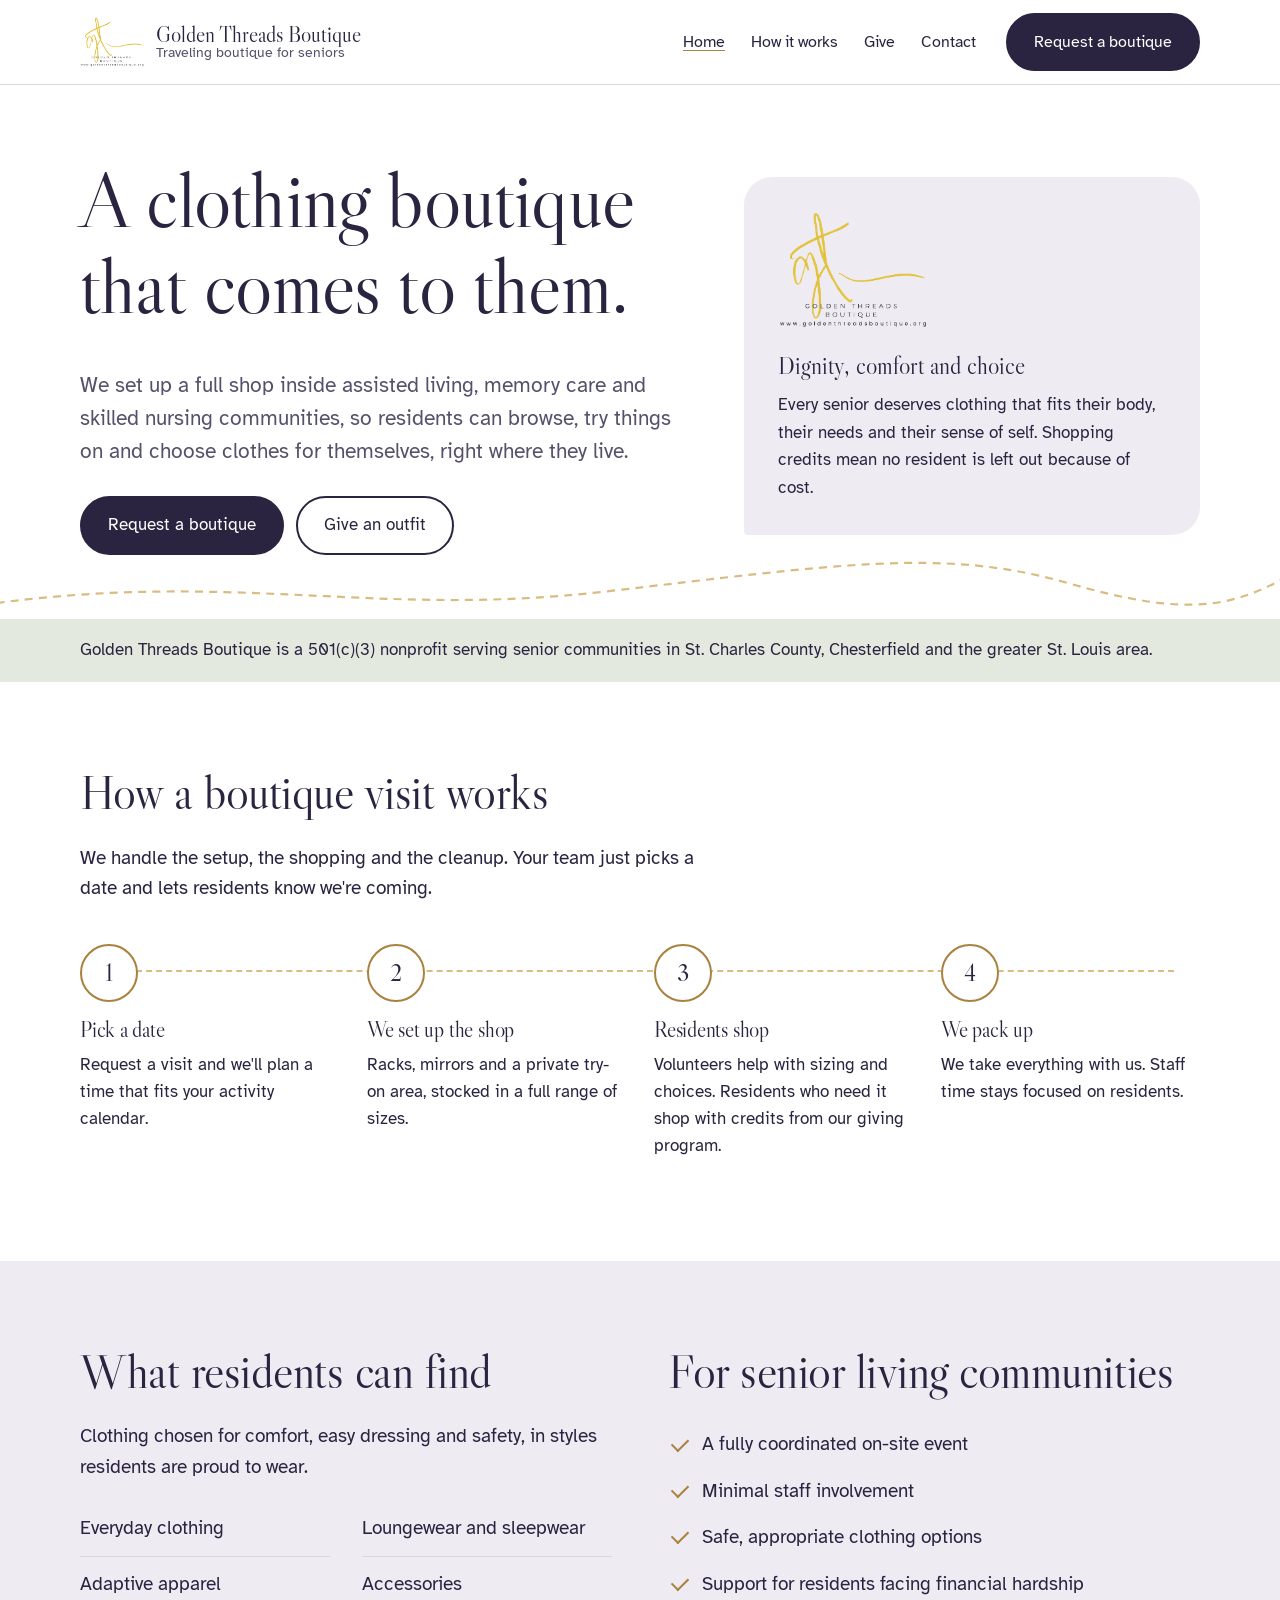
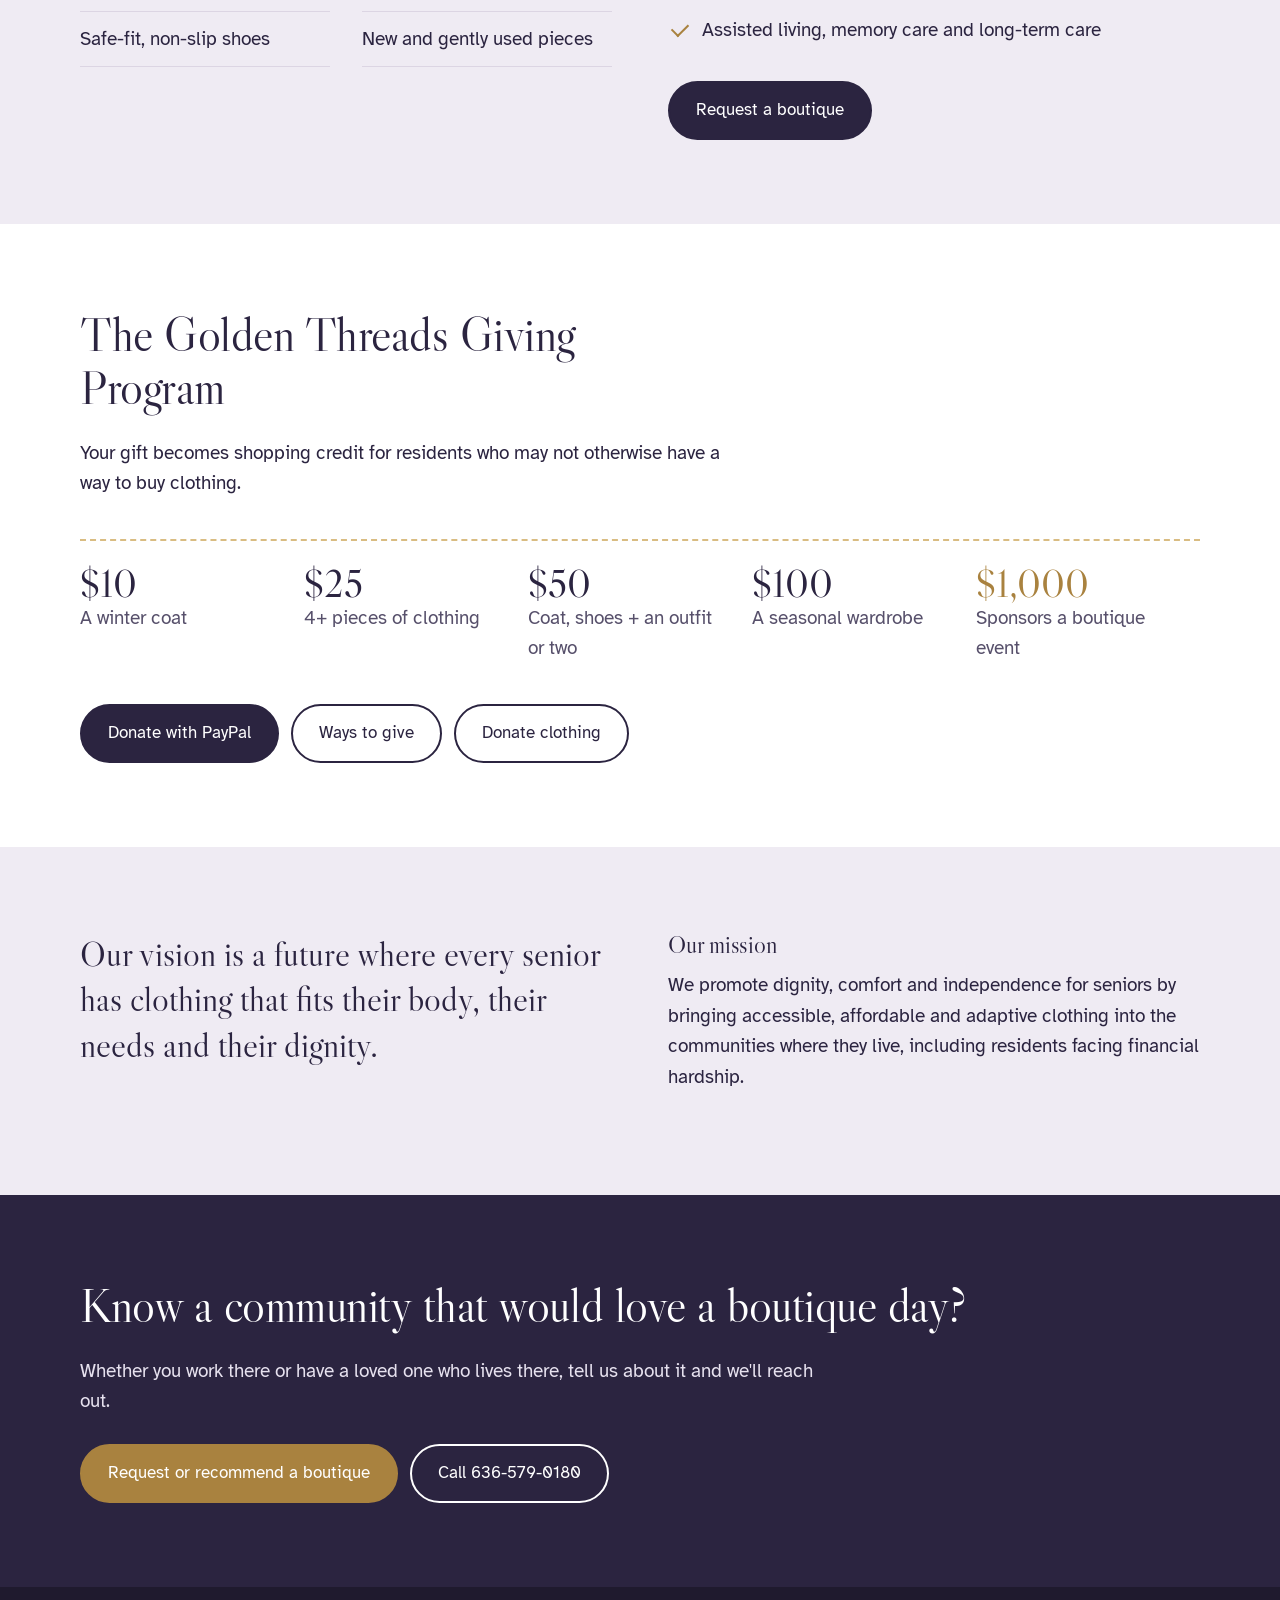
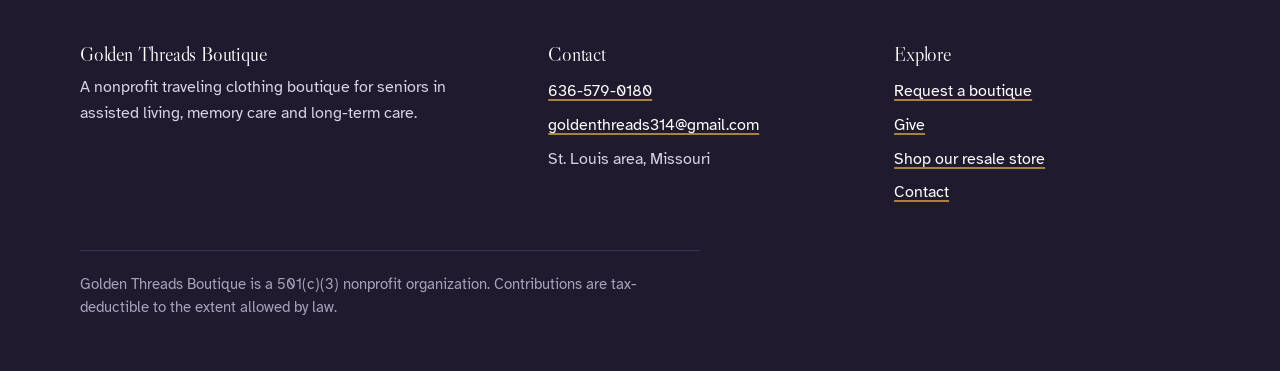
==== commit fea71d1b: "Use cleaned-up logo file on the site Co-Authored-By: Claude Opus 5.5 <noreply@anthropic.com> Claude-" ====
--- a/index.html
+++ b/index.html
@@ -7,8 +7,8 @@
 <meta name="description" content="Golden Threads Boutique is a nonprofit traveling boutique that brings affordable, adaptive clothing into assisted living, memory care and skilled nursing communities in the St. Louis area.">
 <meta property="og:title" content="Golden Threads Boutique">
 <meta property="og:description" content="A nonprofit traveling clothing boutique that comes to seniors in their own community.">
-<meta property="og:image" content="https://cdn.shopify.com/s/files/1/0770/9697/6551/files/golden-threads-logo-transparent.png?v=1792173247">
-<link rel="icon" href="https://cdn.shopify.com/s/files/1/0770/9697/6551/files/golden-threads-logo-transparent.png?v=1792173247">
+<meta property="og:image" content="https://goldenthreadsboutique.org/assets/logo.png">
+<link rel="icon" href="assets/logo.png">
 <link rel="preconnect" href="https://fonts.googleapis.com"><link rel="preconnect" href="https://fonts.gstatic.com" crossorigin>
 <link href="https://fonts.googleapis.com/css2?family=Atkinson+Hyperlegible:wght@400;700&family=Libre+Caslon+Display&display=swap" rel="stylesheet">
 <link rel="stylesheet" href="assets/site.css">
@@ -17,7 +17,7 @@
 <a class="skip" href="#main">Skip to content</a>
 <header class="site-header">
   <div class="wrap">
-    <a class="brand" href="index.html"><img src="https://cdn.shopify.com/s/files/1/0770/9697/6551/files/golden-threads-logo-transparent.png?v=1792173247" alt="Golden Threads Boutique logo"><span>Golden Threads Boutique<small>Traveling boutique for seniors</small></span></a>
+    <a class="brand" href="index.html"><img src="assets/logo.png" alt="Golden Threads Boutique logo"><span>Golden Threads Boutique<small>Traveling boutique for seniors</small></span></a>
     <button class="menu-toggle" aria-expanded="false" aria-controls="nav">Menu</button>
     <nav class="nav" id="nav" aria-label="Main">
       <a href="index.html" aria-current="page">Home</a>
@@ -42,7 +42,7 @@
         </div>
       </div>
       <aside class="hero-card">
-        <img src="https://cdn.shopify.com/s/files/1/0770/9697/6551/files/golden-threads-logo-transparent.png?v=1792173247" alt="">
+        <img src="assets/logo.png" alt="">
         <strong>Dignity, comfort and choice</strong>
         <p>Every senior deserves clothing that fits their body, their needs and their sense of self. Shopping credits mean no resident is left out because of cost.</p>
       </aside>
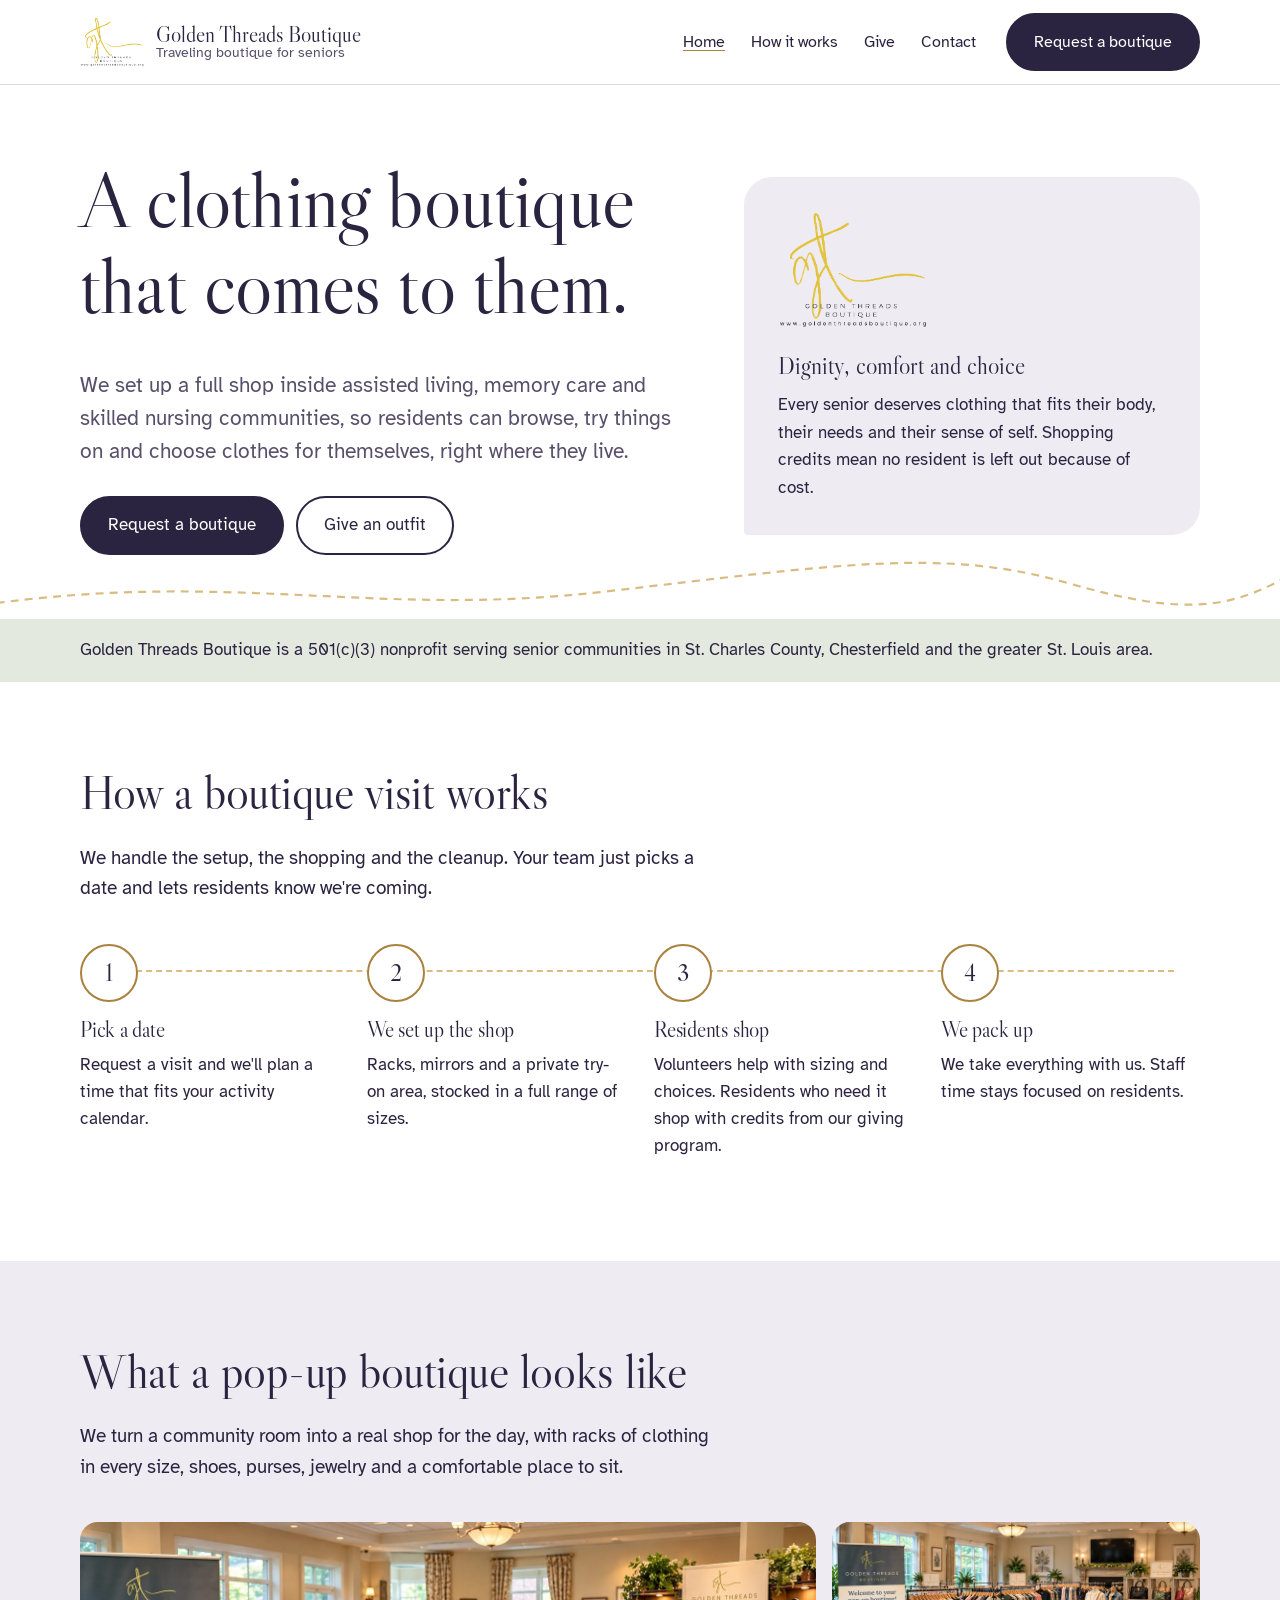
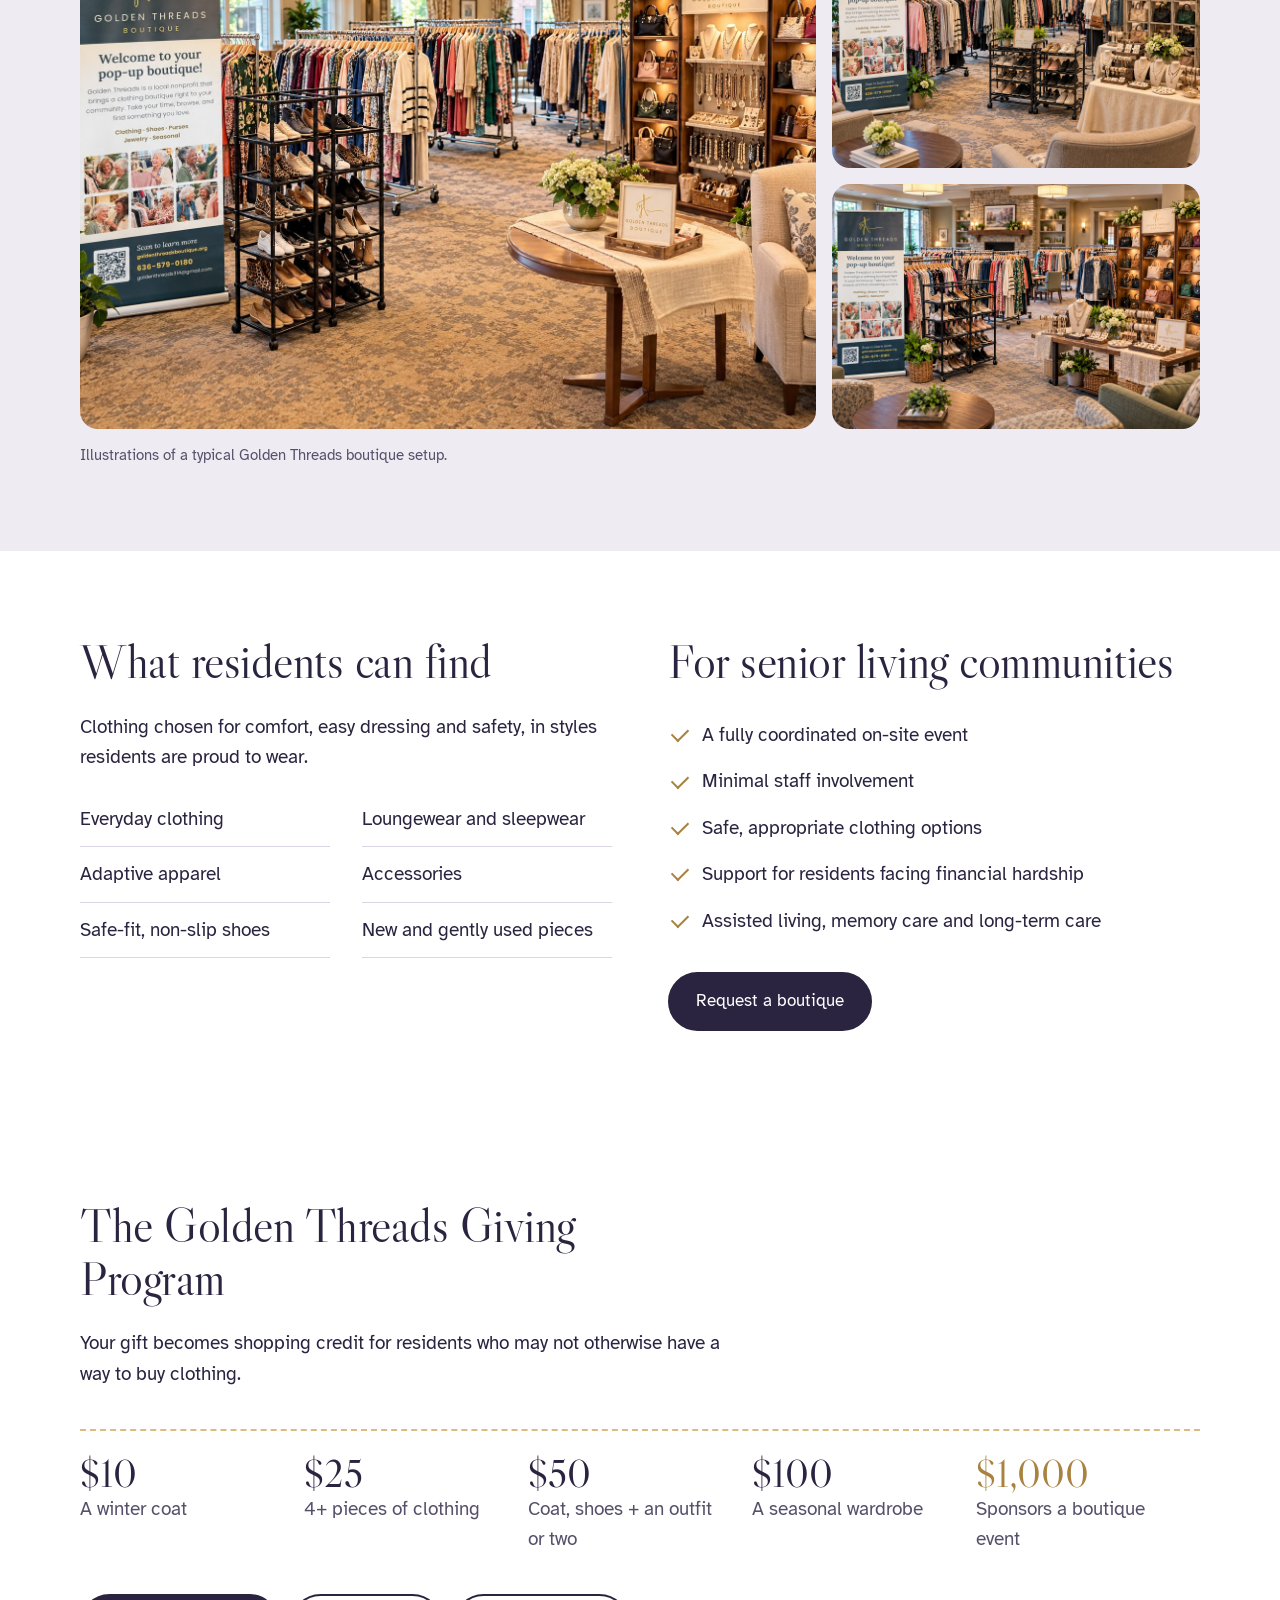
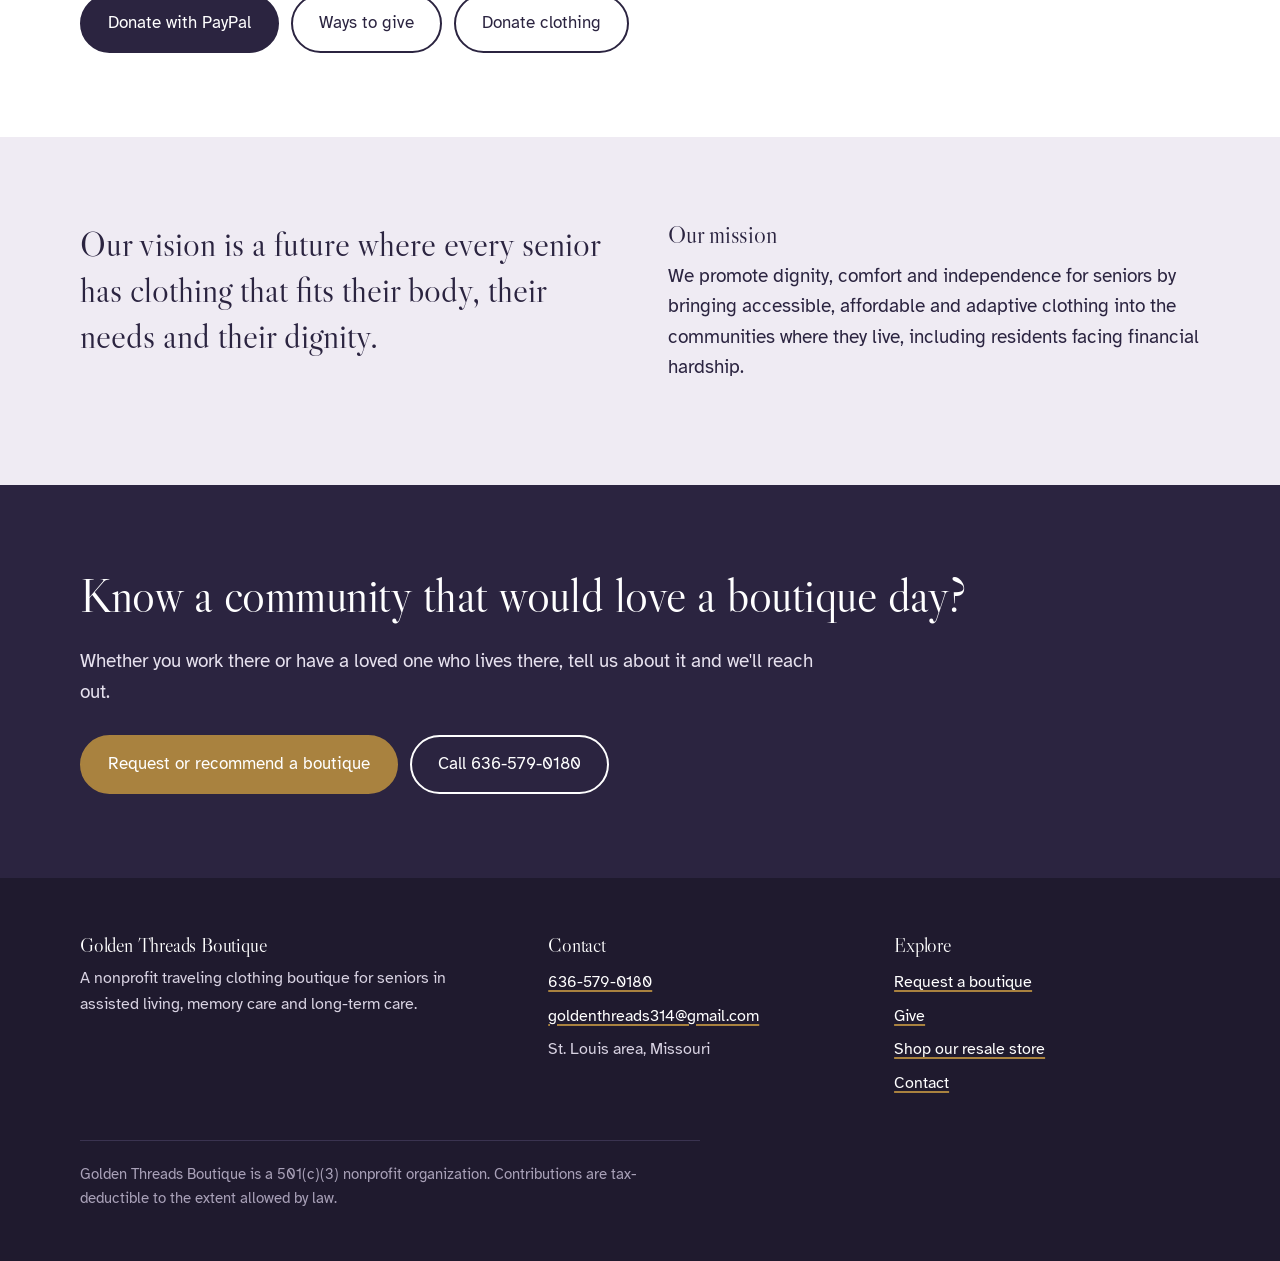
==== commit e2188373: "Add pop-up boutique photo gallery to homepage" ====
--- a/index.html
+++ b/index.html
@@ -66,7 +66,22 @@
     </div>
   </section>
 
-  <section class="wash">
+  <section class="wash" id="pop-up">
+    <div class="wrap">
+      <div class="section-head">
+        <h2>What a pop-up boutique looks like</h2>
+        <p>We turn a community room into a real shop for the day, with racks of clothing in every size, shoes, purses, jewelry and a comfortable place to sit.</p>
+      </div>
+      <div class="gallery">
+        <figure><img src="assets/popup-1.jpg" width="1536" height="1024" loading="lazy" alt="A Golden Threads pop-up boutique in a senior living community room, with clothing racks, a shoe rack, a purse and jewelry display, and a welcome banner"></figure>
+        <figure><img src="assets/popup-2.jpg" width="1536" height="1024" loading="lazy" alt="Pop-up boutique set up with rolling racks of sweaters and dresses, mannequins, shoes and a jewelry table"></figure>
+        <figure><img src="assets/popup-3.jpg" width="1536" height="1024" loading="lazy" alt="Pop-up boutique by a stone fireplace with clothing racks, purse shelves, shoes and a jewelry table"></figure>
+      </div>
+      <p class="gallery-note">Illustrations of a typical Golden Threads boutique setup.</p>
+    </div>
+  </section>
+
+  <section>
     <div class="wrap two">
       <div>
         <h2>What residents can find</h2>
--- a/assets/site.css
+++ b/assets/site.css
@@ -156,3 +156,11 @@
 .page-head{padding:64px 0 24px}
 .page-head p{font-size:1.25rem;color:var(--ink-soft)}
 .thanks{background:var(--sage);border-radius:16px;padding:28px}
+
+/* pop-up gallery */
+.gallery{display:grid;grid-template-columns:2fr 1fr;grid-template-rows:auto auto;gap:16px}
+.gallery figure{margin:0;overflow:hidden;border-radius:18px;background:var(--paper)}
+.gallery figure:first-child{grid-row:span 2}
+.gallery img{display:block;width:100%;height:100%;object-fit:cover}
+.gallery-note{font-size:.95rem;color:var(--ink-soft);margin:14px 0 0}
+@media (max-width:760px){.gallery{grid-template-columns:1fr}.gallery figure:first-child{grid-row:auto}.gallery img{height:auto}}
